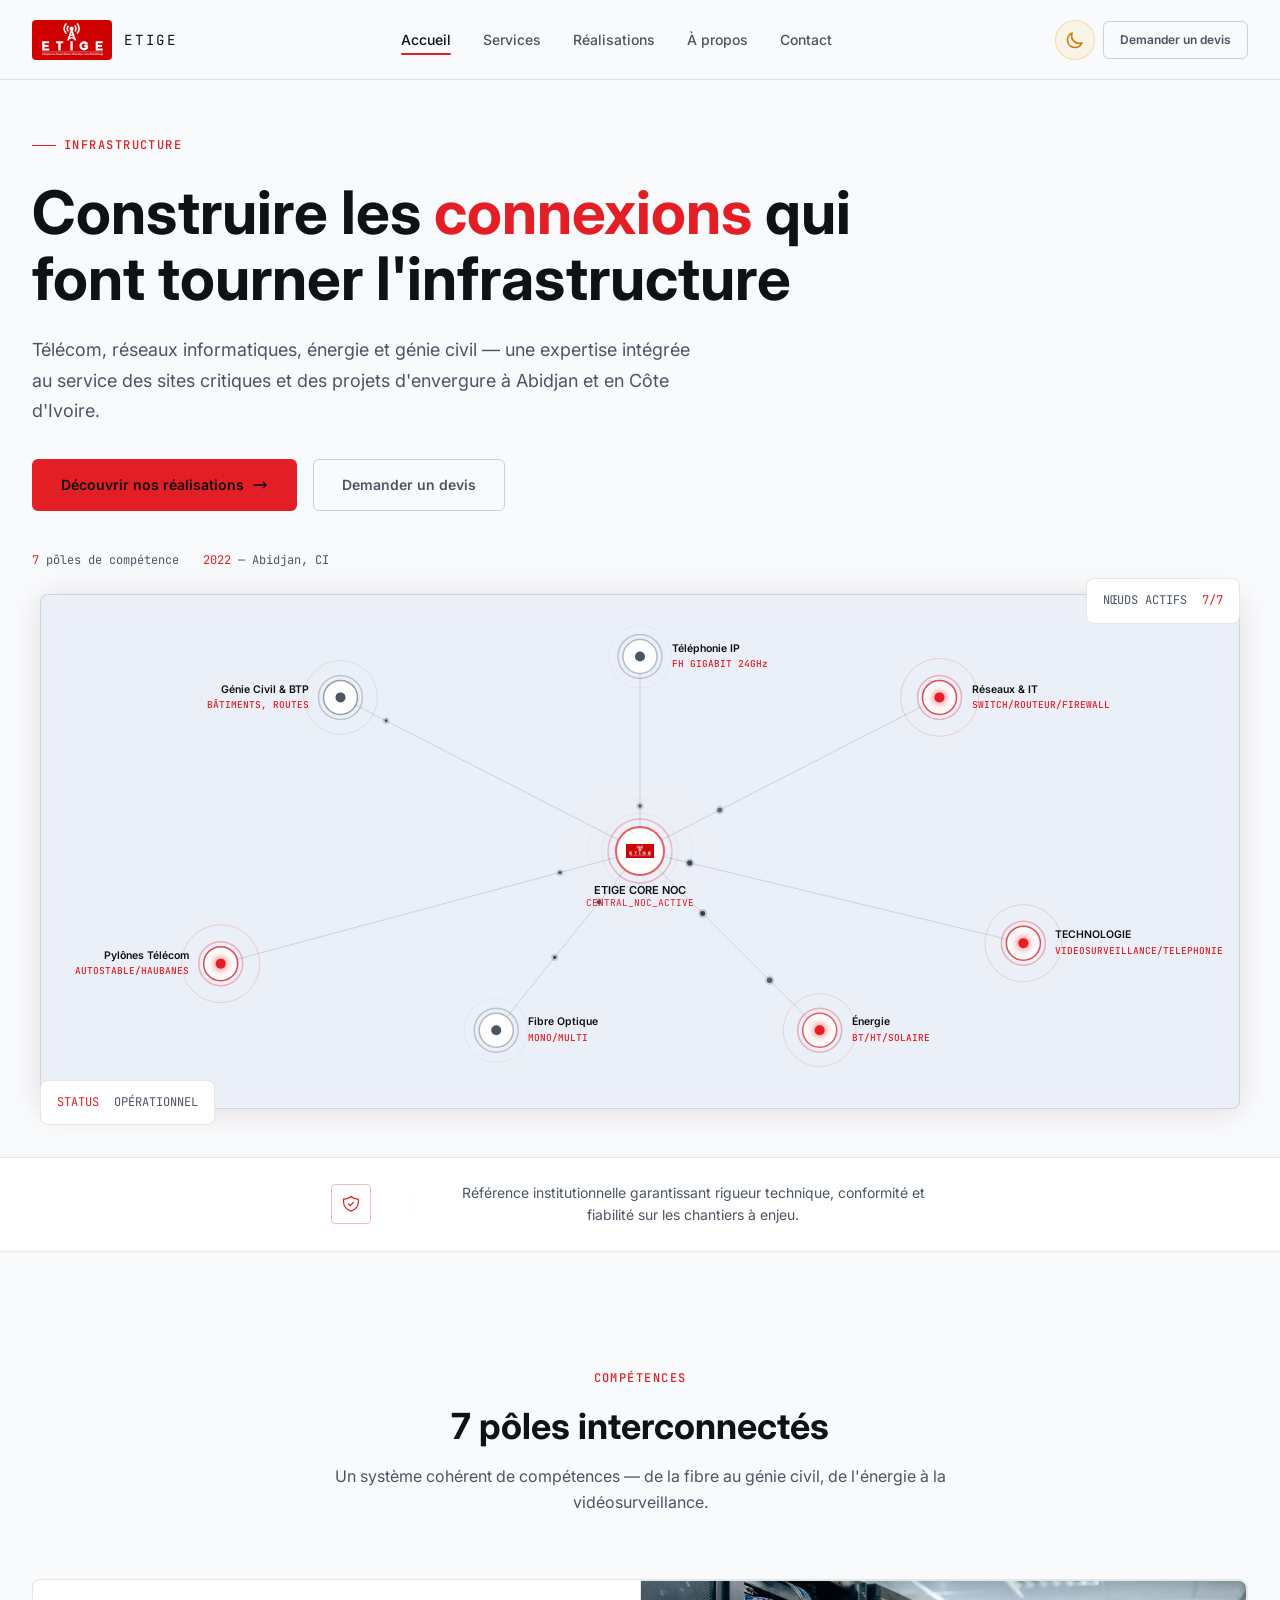
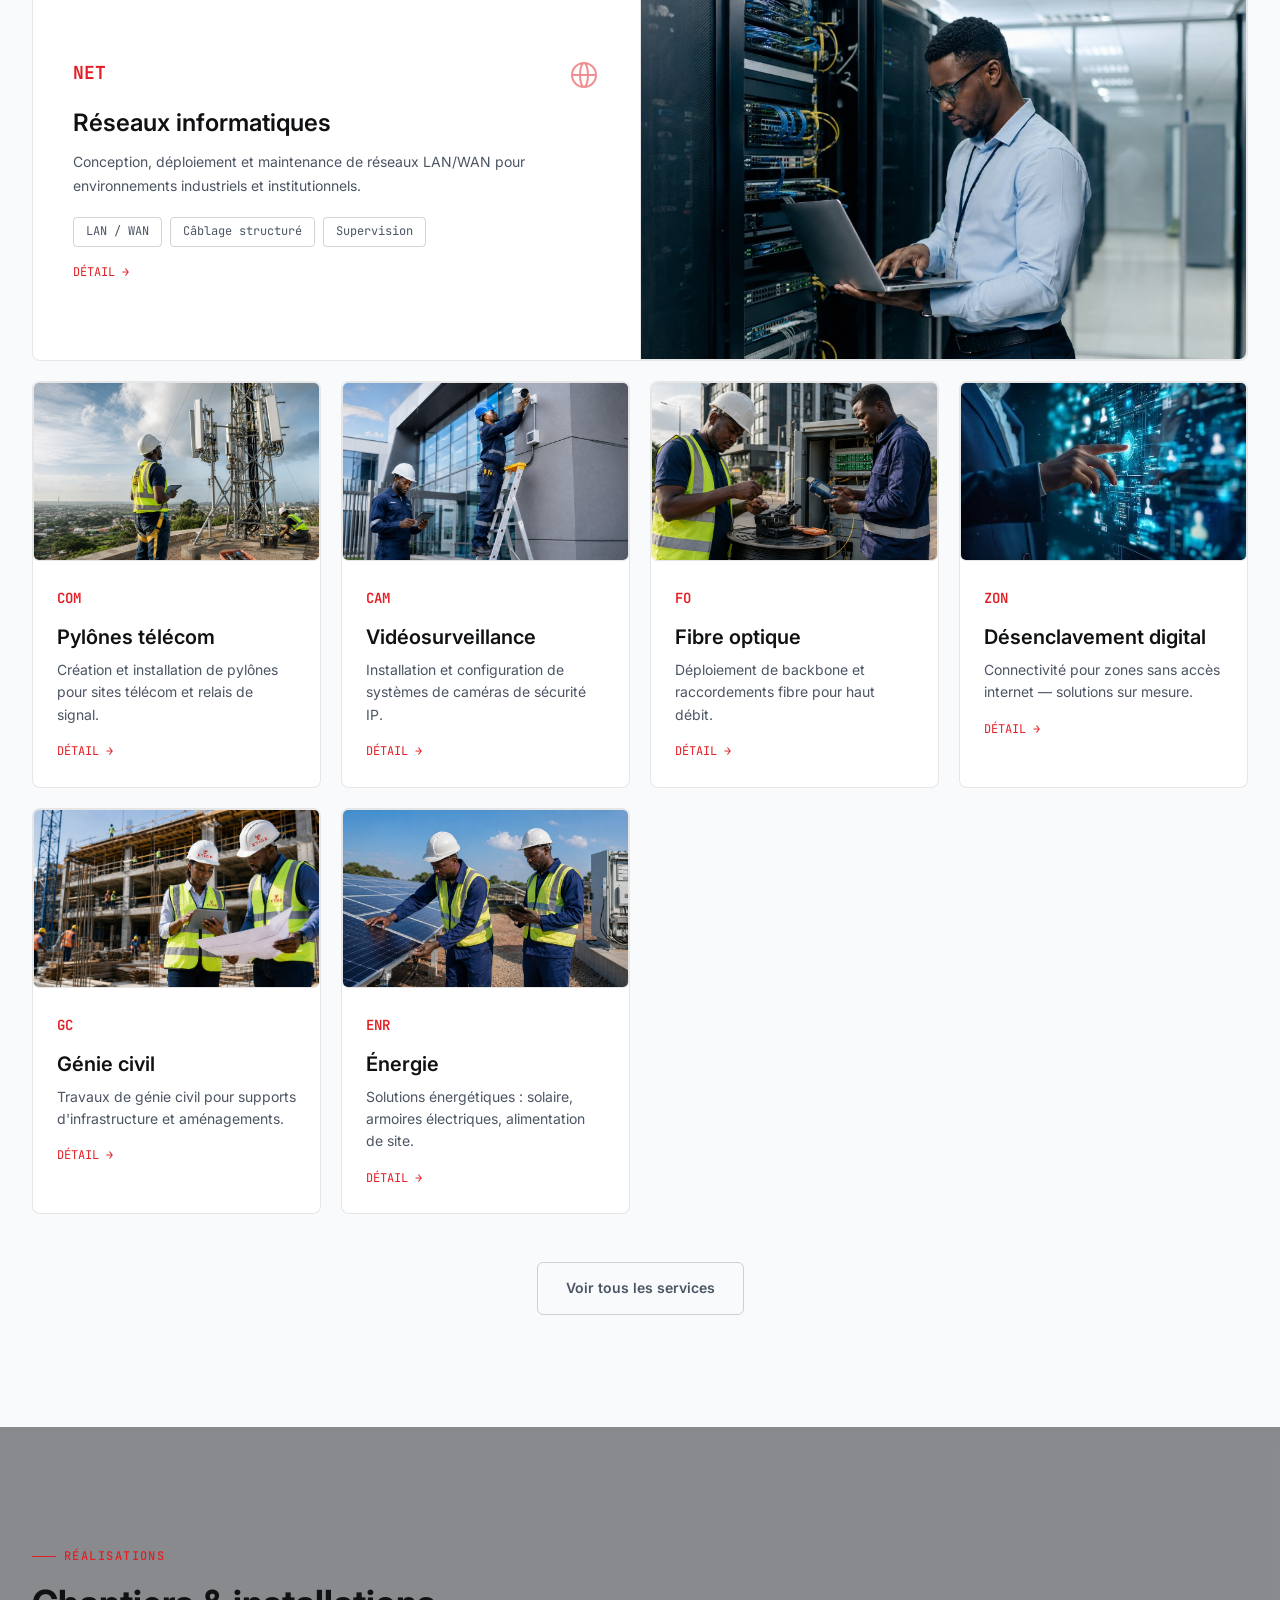
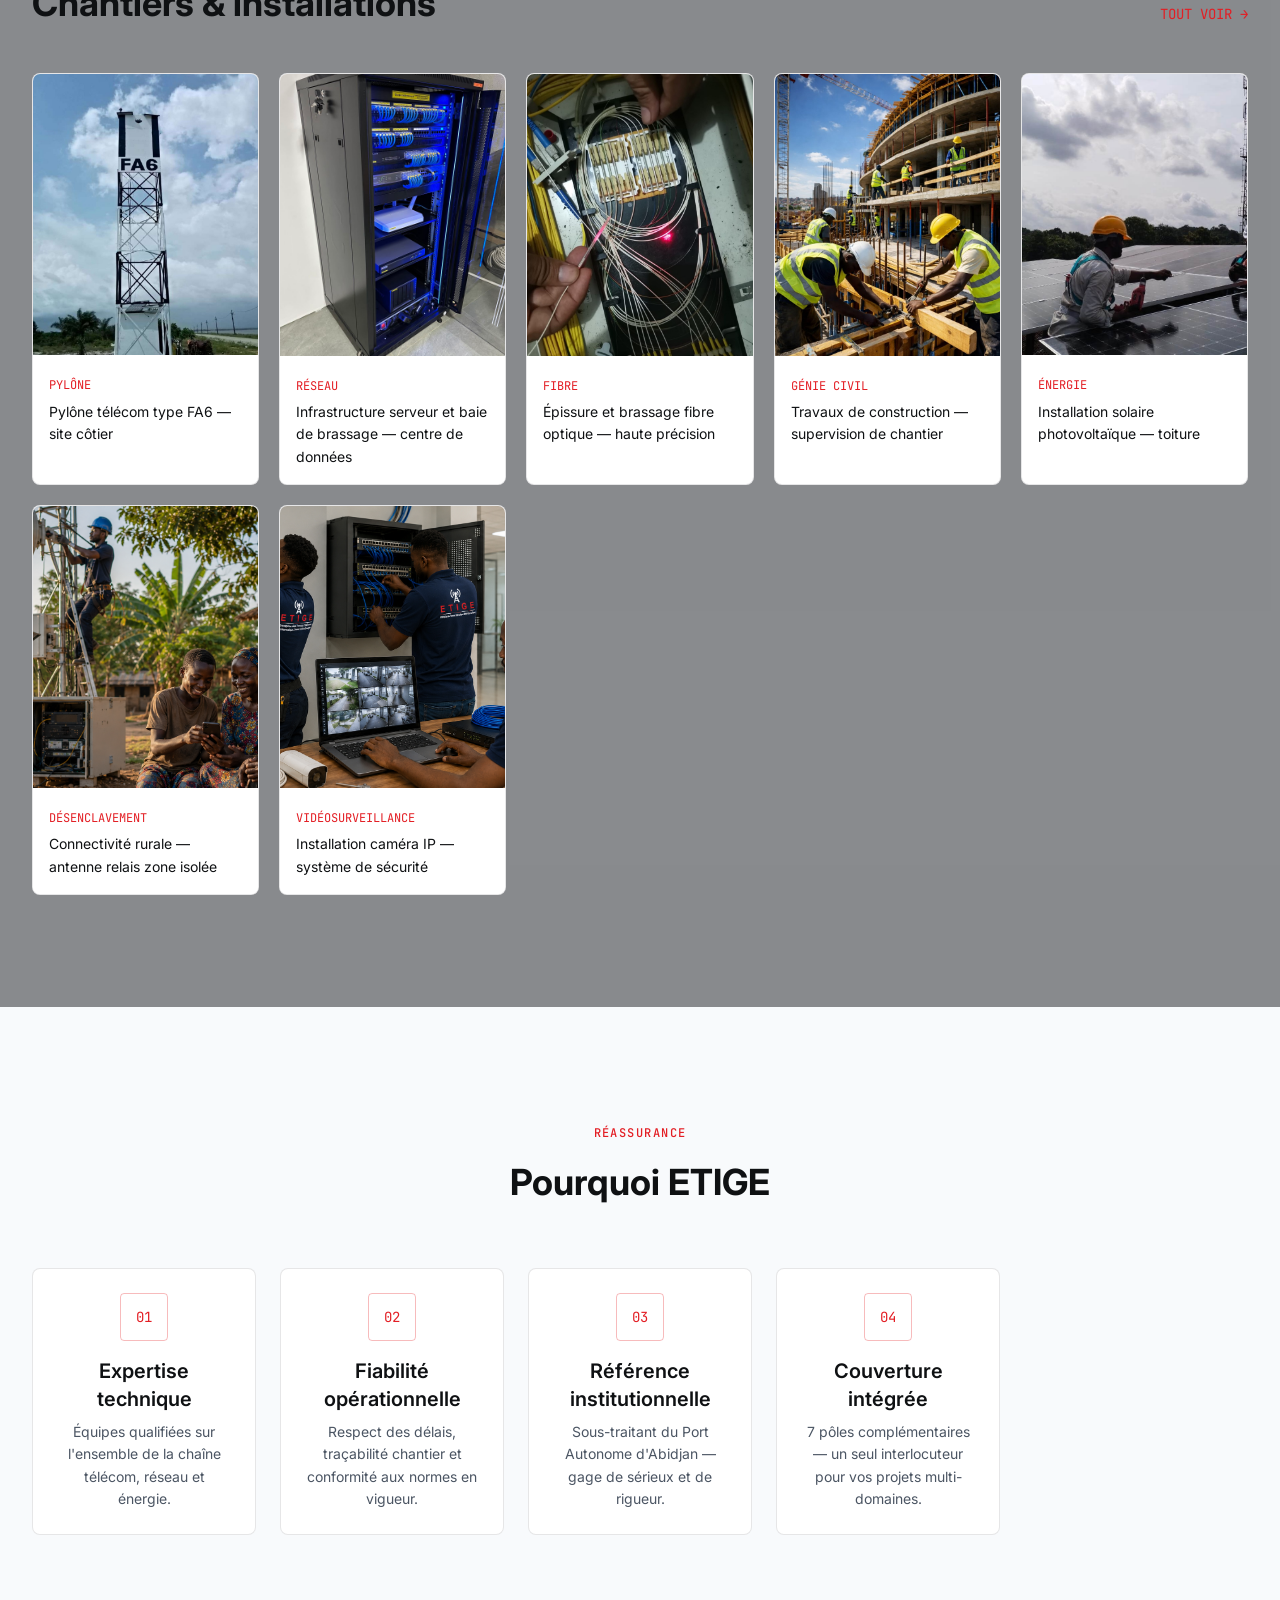
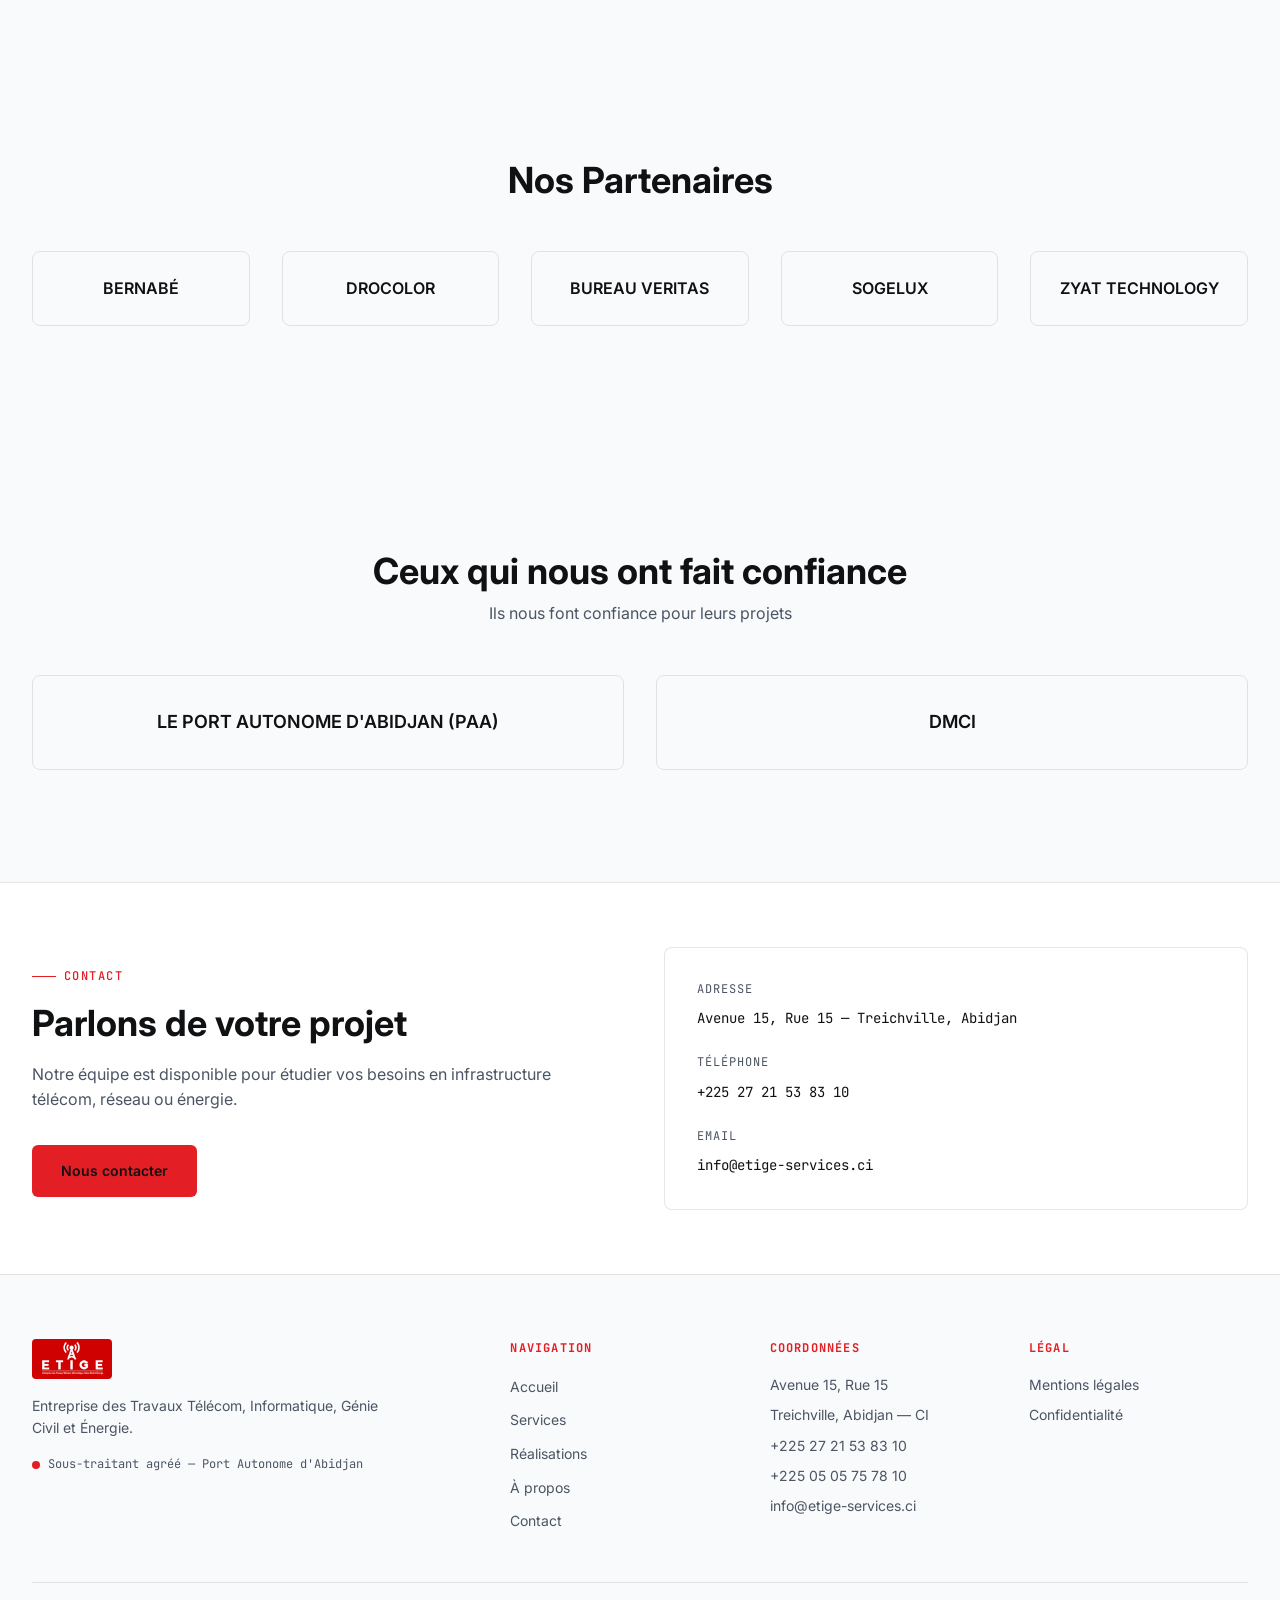
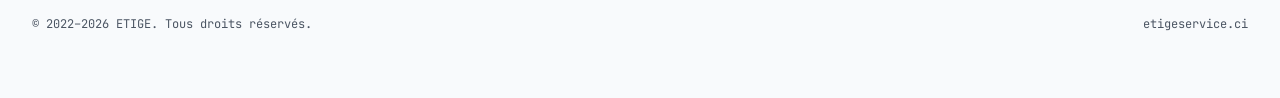
==== index.html @ afab4fb6 "Initial commit - Site web ETIGE avec tous les assets" ====
<!DOCTYPE html>
<html lang="fr">

<head>
  <meta charset="UTF-8">
  <meta name="viewport" content="width=device-width, initial-scale=1.0">
  <meta name="description"
    content="ETIGE — Entreprise des Travaux Télécom, Informatique, Génie Civil et Énergie. Infrastructure télécom, réseaux et énergie à Abidjan. Sous-traitant du Port Autonome d'Abidjan.">
  <meta name="keywords"
    content="ETIGE, télécom, pylônes, fibre optique, réseaux, énergie, génie civil, Abidjan, Côte d'Ivoire">
  <meta name="author" content="ETIGE">
  <meta property="og:title" content="ETIGE — Infrastructure Télécom & Énergie">
  <meta property="og:description"
    content="Télécom, Réseaux, Énergie, Génie Civil — Expertise technique au service des infrastructures critiques.">
  <meta property="og:type" content="website">
  <meta property="og:locale" content="fr_CI">
  <title>ETIGE — Télécom, Réseaux, Énergie & Génie Civil | Abidjan</title>

  <link rel="icon" type="image/png" href="assets/favicon.png">
  <link rel="preconnect" href="https://fonts.googleapis.com">
  <link rel="preconnect" href="https://fonts.gstatic.com" crossorigin>
  <link
    href="https://fonts.googleapis.com/css2?family=Inter:wght@400;500;600;700&family=JetBrains+Mono:wght@400;500;600&display=swap"
    rel="stylesheet">
  <link rel="stylesheet" href="css/main.css">

  <!-- Anti-flicker script : applique le thème avant le rendu de la page -->
  <script>
    (function () {
      try {
        var stored = localStorage.getItem("etige-theme");
        if (stored === "light" || stored === "dark") {
          document.documentElement.setAttribute("data-theme", stored);
        } else if (window.matchMedia("(prefers-color-scheme: light)").matches) {
          document.documentElement.setAttribute("data-theme", "light");
        }
      } catch (e) { }
    })();
  </script>
</head>

<body>

  <!-- ════════════════════════════════════════════
       Header & nav injectés par components.js
       ════════════════════════════════════════════ -->

  <main id="main-content">

    <!-- ── HERO ────────────────────────────────── -->
    <section class="hero bg-hero bg-grid" aria-labelledby="hero-title">

      <!-- Texte centré dans le container -->
      <div class="container hero__content">
        <div class="hero__text-block reveal">
          <p class="label" aria-hidden="true">INFRASTRUCTURE</p>
          <h1 id="hero-title" class="heading-1" style="margin-top:1.5rem;margin-bottom:1.5rem;">
            Construire les <span class="text-accent">connexions</span> qui font tourner l'infrastructure
          </h1>
          <p
            style="font-size:var(--text-lg);color:var(--color-text-muted);max-width:42rem;line-height:1.7;margin-bottom:2rem;">
            Télécom, réseaux informatiques, énergie et génie civil — une expertise intégrée au service des sites
            critiques et des projets d'envergure à Abidjan et en Côte d'Ivoire.
          </p>
          <div style="display:flex;flex-wrap:wrap;gap:1rem;">
            <a href="realisations.html" class="btn btn-primary">
              Découvrir nos réalisations
              <svg width="16" height="16" fill="none" stroke="currentColor" viewBox="0 0 24 24" aria-hidden="true">
                <path stroke-linecap="round" stroke-linejoin="round" stroke-width="2" d="M17 8l4 4m0 0l-4 4m4-4H3" />
              </svg>
            </a>
            <a href="contact.html#devis" class="btn btn-outline">Demander un devis</a>
          </div>

          <ul class="hero__kpis" aria-label="Chiffres clés">
            <li><span class="accent">7</span> pôles de compétence</li>
            <li><span class="accent">2022</span> — Abidjan, CI</li>
            <li><span class="accent"></span></li>
          </ul>
        </div>
      </div>

      <!-- Diagramme réseau pleine largeur -->
      <div class="hero__diagram-full reveal reveal--delay-2" aria-hidden="true">
        <div class="hero__diagram-box">
          <div data-network-diagram class="hero__diagram-canvas"></div>
          <div class="hero__chip hero__chip--tl card" style="padding:0.75rem 1rem;">
            <span style="font-family:var(--font-mono);font-size:var(--text-xs);color:var(--color-text-muted);">NŒUDS
              ACTIFS</span>
            <span
              style="font-family:var(--font-mono);font-size:var(--text-xs);color:var(--color-accent);margin-left:0.5rem;">7/7</span>
          </div>
          <div class="hero__chip hero__chip--br card" style="padding:0.75rem 1rem;">
            <span style="font-family:var(--font-mono);font-size:var(--text-xs);color:var(--color-accent);">STATUS</span>
            <span
              style="font-family:var(--font-mono);font-size:var(--text-xs);color:var(--color-text-muted);margin-left:0.5rem;">OPÉRATIONNEL</span>
          </div>
        </div>
      </div>

    </section>

    <!-- ── BAND DE CRÉDIBILITÉ ────────────────── -->
    <section class="credibility-band reveal" aria-label="Référence institutionnelle">
      <div class="container">
        <div class="credibility-band__inner">
          <div class="credibility-band__badge">
            <div class="credibility-band__icon" aria-hidden="true">
              <svg fill="none" stroke="currentColor" viewBox="0 0 24 24">
                <path stroke-linecap="round" stroke-linejoin="round" stroke-width="1.5"
                  d="M9 12l2 2 4-4m5.618-4.016A11.955 11.955 0 0112 2.944a11.955 11.955 0 01-8.618 3.04A12.02 12.02 0 003 9c0 5.591 3.824 10.29 9 11.622 5.176-1.332 9-6.03 9-11.622 0-1.042-.133-2.052-.382-3.016z" />
              </svg>
            </div>
            <p style="font-family:var(--font-mono);font-size:var(--text-sm);">
              <strong class="text-accent"></strong>
              <span class="text-muted"></span>
            </p>
          </div>
          <span class="credibility-band__sep" aria-hidden="true">|</span>
          <p style="font-size:var(--text-sm);color:var(--color-text-muted);max-width:32rem;">
            Référence institutionnelle garantissant rigueur technique, conformité et fiabilité sur les chantiers à
            enjeu.
          </p>
        </div>
      </div>
    </section>

    <!-- ── 7 PÔLES ────────────────────────────── -->
    <section class="section bg-base" aria-labelledby="poles-title">
      <div class="container">

        <header class="section-header section-header--center reveal">
          <p class="label label--center" aria-hidden="true">COMPÉTENCES</p>
          <h2 id="poles-title" class="heading-2" style="margin-top:1rem;margin-bottom:1rem;">7 pôles interconnectés</h2>
          <p class="text-muted" style="max-width:40rem;margin-inline:auto;">
            Un système cohérent de compétences — de la fibre au génie civil, de l'énergie à la vidéosurveillance.
          </p>
        </header>

        <div class="poles-grid">

          <!-- NET — vedette -->
          <article class="card pole-featured reveal" style="grid-column:1/-1;" aria-labelledby="pole-net-title">
            <div class="pole-featured__inner">
              <div style="padding:2rem 2.5rem;display:flex;flex-direction:column;justify-content:center;">
                <div style="display:flex;justify-content:space-between;align-items:flex-start;margin-bottom:1rem;">
                  <span class="pole-card__code">NET</span>
                  <svg width="32" height="32" fill="none" stroke="currentColor" viewBox="0 0 24 24"
                    style="color:rgba(227,30,36,0.5);" aria-hidden="true">
                    <path stroke-linecap="round" stroke-linejoin="round" stroke-width="1.5"
                      d="M21 12a9 9 0 01-9 9m9-9a9 9 0 00-9-9m9 9H3m9 9a9 9 0 01-9-9m9 9c1.657 0 3-4.03 3-9s-1.343-9-3-9m0 18c-1.657 0-3-4.03-3-9s1.343-9 3-9m-9 9a9 9 0 019-9" />
                  </svg>
                </div>
                <h3 id="pole-net-title" class="heading-3" style="margin-bottom:0.75rem;">Réseaux informatiques</h3>
                <p style="font-size:var(--text-sm);color:var(--color-text-muted);line-height:1.7;">
                  Conception, déploiement et maintenance de réseaux LAN/WAN pour environnements industriels et
                  institutionnels.
                </p>
                <ul style="display:flex;flex-wrap:wrap;gap:0.5rem;margin-top:1.25rem;">
                  <li
                    style="padding:0.25rem 0.75rem;border:1px solid var(--color-border-md);border-radius:var(--radius-sm);font-family:var(--font-mono);font-size:var(--text-xs);color:var(--color-text-muted);">
                    LAN / WAN</li>
                  <li
                    style="padding:0.25rem 0.75rem;border:1px solid var(--color-border-md);border-radius:var(--radius-sm);font-family:var(--font-mono);font-size:var(--text-xs);color:var(--color-text-muted);">
                    Câblage structuré</li>
                  <li
                    style="padding:0.25rem 0.75rem;border:1px solid var(--color-border-md);border-radius:var(--radius-sm);font-family:var(--font-mono);font-size:var(--text-xs);color:var(--color-text-muted);">
                    Supervision</li>
                </ul>
                <a href="services.html#NET" class="pole-card__detail-link"
                  aria-label="Détail du pôle Réseaux informatiques">DÉTAIL →</a>
              </div>
              <div class="service-img" style="aspect-ratio:16/10;border-radius:0 var(--radius-lg) var(--radius-lg) 0;">
                <img src="assets/images/service-net-datacenter.png" alt="Ingénieur réseau en salle serveurs"
                  loading="lazy">
              </div>
            </div>
          </article>

          <!-- COM -->
          <article class="card card--glow reveal reveal--delay-1" aria-labelledby="pole-com-title"
            style="overflow:hidden;">
            <div class="service-img" style="aspect-ratio:16/10;">
              <img src="assets/images/service-pyl-pylone.png" alt="Pylônes télécom en installation" loading="lazy">
            </div>
            <div style="padding:1.5rem;">
              <span class="pole-card__code-sm">COM</span>
              <h3 id="pole-com-title" class="heading-4" style="margin-top:0.75rem;margin-bottom:0.5rem;">Pylônes télécom
              </h3>
              <p style="font-size:var(--text-sm);color:var(--color-text-muted);">Création et installation de pylônes
                pour sites télécom et relais de signal.</p>
              <a href="services.html#COM" class="pole-card__detail-link"
                aria-label="Détail du pôle Pylônes télécom">DÉTAIL →</a>
            </div>
          </article>

          <!-- CAM -->
          <article class="card card--glow reveal reveal--delay-2" aria-labelledby="pole-cam-title"
            style="overflow:hidden;">
            <div class="service-img" style="aspect-ratio:16/10;">
              <img src="assets/images/service-cam-surveillance.png" alt="Caméra de vidéosurveillance IP" loading="lazy">
            </div>
            <div style="padding:1.5rem;">
              <span class="pole-card__code-sm">CAM</span>
              <h3 id="pole-cam-title" class="heading-4" style="margin-top:0.75rem;margin-bottom:0.5rem;">
                Vidéosurveillance</h3>
              <p style="font-size:var(--text-sm);color:var(--color-text-muted);">Installation et configuration de
                systèmes de caméras de sécurité IP.</p>
              <a href="services.html#CAM" class="pole-card__detail-link"
                aria-label="Détail du pôle Vidéosurveillance">DÉTAIL →</a>
            </div>
          </article>

          <!-- FO -->
          <article class="card card--glow reveal reveal--delay-3" aria-labelledby="pole-fo-title"
            style="overflow:hidden;">
            <div class="service-img" style="aspect-ratio:16/10;">
              <img src="assets/images/service-fib-fibre.png" alt="Technicien fibre optique en intervention"
                loading="lazy">
            </div>
            <div style="padding:1.5rem;">
              <span class="pole-card__code-sm">FO</span>
              <h3 id="pole-fo-title" class="heading-4" style="margin-top:0.75rem;margin-bottom:0.5rem;">Fibre optique
              </h3>
              <p style="font-size:var(--text-sm);color:var(--color-text-muted);">Déploiement de backbone et
                raccordements fibre pour haut débit.</p>
              <a href="services.html#FO" class="pole-card__detail-link" aria-label="Détail du pôle Fibre optique">DÉTAIL
                →</a>
            </div>
          </article>

          <!-- ZON -->
          <article class="card card--glow reveal" aria-labelledby="pole-zon-title" style="overflow:hidden;">
            <div class="service-img" style="aspect-ratio:16/10;">
              <img src="assets/images/service-zon-desenclavement.jpg" alt="Antenne relais pour zone rurale"
                loading="lazy">
            </div>
            <div style="padding:1.5rem;">
              <span class="pole-card__code-sm">ZON</span>
              <h3 id="pole-zon-title" class="heading-4" style="margin-top:0.75rem;margin-bottom:0.5rem;">Désenclavement
                digital</h3>
              <p style="font-size:var(--text-sm);color:var(--color-text-muted);">Connectivité pour zones sans accès
                internet — solutions sur mesure.</p>
              <a href="services.html#ZON" class="pole-card__detail-link"
                aria-label="Détail du pôle Désenclavement numérique">DÉTAIL →</a>
            </div>
          </article>

          <!-- GC -->
          <article class="card card--glow reveal reveal--delay-1" aria-labelledby="pole-gc-title"
            style="overflow:hidden;">
            <div class="service-img" style="aspect-ratio:16/10;">
              <img src="assets/images/service-gen-genie-civil.jpg" alt="Chantier génie civil, fondations pylône"
                loading="lazy">
            </div>
            <div style="padding:1.5rem;">
              <span class="pole-card__code-sm">GC</span>
              <h3 id="pole-gc-title" class="heading-4" style="margin-top:0.75rem;margin-bottom:0.5rem;">Génie civil
              </h3>
              <p style="font-size:var(--text-sm);color:var(--color-text-muted);">Travaux de génie civil pour supports
                d'infrastructure et aménagements.</p>
              <a href="services.html#GC" class="pole-card__detail-link" aria-label="Détail du pôle Génie civil">DÉTAIL
                →</a>
            </div>
          </article>

          <!-- ENR -->
          <article class="card card--glow reveal reveal--delay-2" aria-labelledby="pole-enr-title"
            style="overflow:hidden;">
            <div class="service-img" style="aspect-ratio:16/10;">
              <img src="assets/images/service-enr-solaire.png" alt="Installation solaire et armoire électrique"
                loading="lazy">
            </div>
            <div style="padding:1.5rem;">
              <span class="pole-card__code-sm">ENR</span>
              <h3 id="pole-enr-title" class="heading-4" style="margin-top:0.75rem;margin-bottom:0.5rem;">Énergie</h3>
              <p style="font-size:var(--text-sm);color:var(--color-text-muted);">Solutions énergétiques : solaire,
                armoires électriques, alimentation de site.</p>
              <a href="services.html#ENR" class="pole-card__detail-link" aria-label="Détail du pôle Énergie">DÉTAIL
                →</a>
            </div>
          </article>

        </div>

        <div style="text-align:center;margin-top:3rem;" class="reveal">
          <a href="services.html" class="btn btn-outline">Voir tous les services</a>
        </div>

      </div>
    </section>

    <!-- ── APERÇU RÉALISATIONS ────────────────── -->
    <section class="section" style="background-color:rgba(26,29,33,0.5);" aria-labelledby="realisations-title">
      <div class="container">

        <div
          style="display:flex;flex-wrap:wrap;justify-content:space-between;align-items:flex-end;gap:1.5rem;margin-bottom:3rem;"
          class="reveal">
          <div>
            <p class="label" aria-hidden="true">RÉALISATIONS</p>
            <h2 id="realisations-title" class="heading-2" style="margin-top:1rem;">Chantiers & installations</h2>
          </div>
          <a href="realisations.html"
            style="font-family:var(--font-mono);font-size:var(--text-sm);color:var(--color-accent);white-space:nowrap;"
            aria-label="Voir toutes nos réalisations">TOUT VOIR →</a>
        </div>

        <div style="display:grid;grid-template-columns:repeat(auto-fill,minmax(220px,1fr));gap:1.25rem;">

          <figure class="reveal img-wrap card card--glow" style="overflow:hidden;">
            <div class="img-crop" style="aspect-ratio:4/5;">
              <img src="assets/images/pylone-fa6.jpg" alt="Pylône télécom FA6 — site côtier, Abidjan" loading="lazy"
                class="img-cover">
            </div>
            <figcaption style="padding:1rem;background:var(--color-bg-raised);">
              <span style="font-family:var(--font-mono);font-size:var(--text-xs);color:var(--color-accent);">PYLÔNE
              </span>
              <p style="font-size:var(--text-sm);color:var(--color-text);margin-top:0.25rem;">Pylône télécom type FA6 —
                site côtier</p>
            </figcaption>
          </figure>



          <figure class="reveal img-wrap card card--glow" style="overflow:hidden;">
            <div class="img-crop" style="aspect-ratio:4/5;">
              <img src="assets/images/serveur.jpg" alt="Infrastructure serveur et baie de brassage" loading="lazy"
                class="img-cover">
            </div>
            <figcaption style="padding:1rem;background:var(--color-bg-raised);">
              <span style="font-family:var(--font-mono);font-size:var(--text-xs);color:var(--color-accent);">RÉSEAU
              </span>
              <p style="font-size:var(--text-sm);color:var(--color-text);margin-top:0.25rem;">Infrastructure serveur et baie de brassage — centre de données</p>
            </figcaption>
          </figure>




          <figure class="reveal reveal--delay-1 img-wrap card card--glow" style="overflow:hidden;">
            <div class="img-crop" style="aspect-ratio:4/5;">
              <img src="assets/images/realisation-fib-2.jpg" alt="Épissure fibre optique — intervention technique" loading="lazy"
                class="img-cover">
            </div>
            <figcaption style="padding:1rem;background:var(--color-bg-raised);">
              <span
                style="font-family:var(--font-mono);font-size:var(--text-xs);color:var(--color-accent);">FIBRE</span>
              <p style="font-size:var(--text-sm);color:var(--color-text);margin-top:0.25rem;">Épissure et brassage fibre optique — haute précision</p>
            </figcaption>
          </figure>

          <figure class="reveal reveal--delay-2 img-wrap card card--glow" style="overflow:hidden;">
            <div class="img-crop" style="aspect-ratio:4/5;">
              <img src="assets/images/realisation-gen-1.jpg" alt="Chantier génie civil — construction bâtiment" loading="lazy"
                class="img-cover">
            </div>
            <figcaption style="padding:1rem;background:var(--color-bg-raised);">
              <span
                style="font-family:var(--font-mono);font-size:var(--text-xs);color:var(--color-accent);">GÉNIE CIVIL</span>
              <p style="font-size:var(--text-sm);color:var(--color-text);margin-top:0.25rem;">Travaux de construction — supervision de chantier</p>
            </figcaption>
          </figure>

          <figure class="reveal reveal--delay-3 img-wrap card card--glow" style="overflow:hidden;">
            <div class="img-crop" style="aspect-ratio:4/5;">
              <img src="assets/images/realisation-enr-1.jpg" alt="Installation panneaux solaires — toiture" loading="lazy"
                class="img-cover">
            </div>
            <figcaption style="padding:1rem;background:var(--color-bg-raised);">
              <span style="font-family:var(--font-mono);font-size:var(--text-xs);color:var(--color-accent);">ÉNERGIE
              </span>
              <p style="font-size:var(--text-sm);color:var(--color-text);margin-top:0.25rem;">Installation solaire photovoltaïque — toiture</p>
            </figcaption>
          </figure>

          <figure class="reveal img-wrap card card--glow" style="overflow:hidden;">
            <div class="img-crop" style="aspect-ratio:4/5;">
              <img src="assets/images/ChatGPT Image 16 août 2026, 18_34_25.png" alt="Connectivité rurale — antenne relais zone isolée" loading="lazy"
                class="img-cover">
            </div>
            <figcaption style="padding:1rem;background:var(--color-bg-raised);">
              <span style="font-family:var(--font-mono);font-size:var(--text-xs);color:var(--color-accent);">DÉSENCLAVEMENT
              </span>
              <p style="font-size:var(--text-sm);color:var(--color-text);margin-top:0.25rem;">Connectivité rurale — antenne relais zone isolée</p>
            </figcaption>
          </figure>

          <figure class="reveal img-wrap card card--glow" style="overflow:hidden;">
            <div class="img-crop" style="aspect-ratio:4/5;">
              <img src="assets/images/realisation-cam-1.png" alt="Installation caméra vidéosurveillance" loading="lazy"
                class="img-cover">
            </div>
            <figcaption style="padding:1rem;background:var(--color-bg-raised);">
              <span style="font-family:var(--font-mono);font-size:var(--text-xs);color:var(--color-accent);">VIDÉOSURVEILLANCE
              </span>
              <p style="font-size:var(--text-sm);color:var(--color-text);margin-top:0.25rem;">Installation caméra IP — système de sécurité</p>
            </figcaption>
          </figure>

        </div>
      </div>
    </section>

    <!-- ── POURQUOI ETIGE ─────────────────────── -->
    <section class="section bg-base" aria-labelledby="why-title">
      <div class="container">

        <header class="section-header section-header--center reveal">
          <p class="label label--center" aria-hidden="true">RÉASSURANCE</p>
          <h2 id="why-title" class="heading-2" style="margin-top:1rem;">Pourquoi ETIGE</h2>
        </header>

        <div style="display:grid;grid-template-columns:repeat(auto-fill,minmax(220px,1fr));gap:1.5rem;">

          <div class="card reveal" style="padding:1.5rem;text-align:center;">
            <div
              style="width:3rem;height:3rem;margin-inline:auto;margin-bottom:1rem;border-radius:var(--radius-sm);border:1px solid rgba(227,30,36,0.3);display:flex;align-items:center;justify-content:center;">
              <span style="font-family:var(--font-mono);font-size:var(--text-sm);color:var(--color-accent);">01</span>
            </div>
            <h3 class="heading-4" style="margin-bottom:0.5rem;">Expertise technique</h3>
            <p style="font-size:var(--text-sm);color:var(--color-text-muted);">Équipes qualifiées sur l'ensemble de la
              chaîne télécom, réseau et énergie.</p>
          </div>

          <div class="card reveal reveal--delay-1" style="padding:1.5rem;text-align:center;">
            <div
              style="width:3rem;height:3rem;margin-inline:auto;margin-bottom:1rem;border-radius:var(--radius-sm);border:1px solid rgba(227,30,36,0.3);display:flex;align-items:center;justify-content:center;">
              <span style="font-family:var(--font-mono);font-size:var(--text-sm);color:var(--color-accent);">02</span>
            </div>
            <h3 class="heading-4" style="margin-bottom:0.5rem;">Fiabilité opérationnelle</h3>
            <p style="font-size:var(--text-sm);color:var(--color-text-muted);">Respect des délais, traçabilité chantier
              et conformité aux normes en vigueur.</p>
          </div>

          <div class="card reveal reveal--delay-2" style="padding:1.5rem;text-align:center;">
            <div
              style="width:3rem;height:3rem;margin-inline:auto;margin-bottom:1rem;border-radius:var(--radius-sm);border:1px solid rgba(227,30,36,0.3);display:flex;align-items:center;justify-content:center;">
              <span style="font-family:var(--font-mono);font-size:var(--text-sm);color:var(--color-accent);">03</span>
            </div>
            <h3 class="heading-4" style="margin-bottom:0.5rem;">Référence institutionnelle</h3>
            <p style="font-size:var(--text-sm);color:var(--color-text-muted);">Sous-traitant du Port Autonome d'Abidjan
              — gage de sérieux et de rigueur.</p>
          </div>

          <div class="card reveal reveal--delay-3" style="padding:1.5rem;text-align:center;">
            <div
              style="width:3rem;height:3rem;margin-inline:auto;margin-bottom:1rem;border-radius:var(--radius-sm);border:1px solid rgba(227,30,36,0.3);display:flex;align-items:center;justify-content:center;">
              <span style="font-family:var(--font-mono);font-size:var(--text-sm);color:var(--color-accent);">04</span>
            </div>
            <h3 class="heading-4" style="margin-bottom:0.5rem;">Couverture intégrée</h3>
            <p style="font-size:var(--text-sm);color:var(--color-text-muted);">7 pôles complémentaires — un seul
              interlocuteur pour vos projets multi-domaines.</p>
          </div>

        </div>
      </div>
    </section>

    <!-- ── PARTENAIRES ───────────────────────────── -->
    <section class="section bg-base" aria-label="Nos partenaires">
      <div class="container">
        <div class="reveal">
          <h2 class="heading-2" style="text-align:center;margin-bottom:0.5rem;">Nos Partenaires</h2>
          <p style="text-align:center;color:var(--color-text-muted);margin-bottom:3rem;"></p>
          
          <div style="display:grid;grid-template-columns:repeat(auto-fit,minmax(200px,1fr));gap:2rem;align-items:center;justify-items:center;">
            <div style="text-align:center;padding:1.5rem;background:var(--color-surface);border-radius:8px;border:1px solid var(--color-border);width:100%;">
              <h3 style="font-size:var(--text-base);font-weight:600;color:var(--color-text);margin:0;">BERNABÉ</h3>
            </div>
            <div style="text-align:center;padding:1.5rem;background:var(--color-surface);border-radius:8px;border:1px solid var(--color-border);width:100%;">
              <h3 style="font-size:var(--text-base);font-weight:600;color:var(--color-text);margin:0;">DROCOLOR</h3>
            </div>
            <div style="text-align:center;padding:1.5rem;background:var(--color-surface);border-radius:8px;border:1px solid var(--color-border);width:100%;">
              <h3 style="font-size:var(--text-base);font-weight:600;color:var(--color-text);margin:0;">BUREAU VERITAS</h3>
            </div>
            <div style="text-align:center;padding:1.5rem;background:var(--color-surface);border-radius:8px;border:1px solid var(--color-border);width:100%;">
              <h3 style="font-size:var(--text-base);font-weight:600;color:var(--color-text);margin:0;">SOGELUX</h3>
            </div>
            <div style="text-align:center;padding:1.5rem;background:var(--color-surface);border-radius:8px;border:1px solid var(--color-border);width:100%;">
              <h3 style="font-size:var(--text-base);font-weight:600;color:var(--color-text);margin:0;">ZYAT TECHNOLOGY</h3>
            </div>
          </div>
        </div>
      </div>
    </section>

    <!-- ── CEUX QUI NOUS ONT FAIT CONFIANCE ───────── -->
    <section class="section bg-hero" aria-label="Ceux qui nous ont fait confiance">
      <div class="container">
        <div class="reveal">
          <h2 class="heading-2" style="text-align:center;margin-bottom:0.5rem;">Ceux qui nous ont fait confiance</h2>
          <p style="text-align:center;color:var(--color-text-muted);margin-bottom:3rem;">Ils nous font confiance pour leurs projets</p>
          
          <div style="display:grid;grid-template-columns:repeat(auto-fit,minmax(250px,1fr));gap:2rem;align-items:center;justify-items:center;">
            <div style="text-align:center;padding:2rem;background:var(--color-surface);border-radius:8px;border:1px solid var(--color-border);width:100%;">
              <h3 style="font-size:var(--text-lg);font-weight:600;color:var(--color-text);margin:0;">LE PORT AUTONOME D'ABIDJAN (PAA)</h3>
            </div>
            <div style="text-align:center;padding:2rem;background:var(--color-surface);border-radius:8px;border:1px solid var(--color-border);width:100%;">
              <h3 style="font-size:var(--text-lg);font-weight:600;color:var(--color-text);margin:0;">DMCI</h3>
            </div>
          </div>
        </div>
      </div>
    </section>

    <!-- ── CTA CONTACT ────────────────────────── -->
    <section class="section--sm border-top bg-raised" aria-labelledby="cta-title">
      <div class="container">
        <div style="display:grid;gap:3rem;align-items:center;" class="reveal">

          <style>
            @media (min-width:1024px) {
              .cta-grid {
                grid-template-columns: 1fr 1fr;
              }
            }
          </style>
          <div class="cta-grid" style="display:grid;gap:3rem;align-items:center;">
            <div>
              <p class="label" aria-hidden="true">CONTACT</p>
              <h2 id="cta-title" class="heading-2" style="margin-top:1rem;margin-bottom:1rem;">Parlons de votre projet
              </h2>
              <p style="color:var(--color-text-muted);margin-bottom:2rem;">
                Notre équipe est disponible pour étudier vos besoins en infrastructure télécom, réseau ou énergie.
              </p>
              <a href="contact.html" class="btn btn-primary">Nous contacter</a>
            </div>

            <div class="card" style="padding:2rem;">
              <dl style="display:grid;gap:1.5rem;font-family:var(--font-mono);font-size:var(--text-sm);">
                <div class="contact-info-row">
                  <dt class="contact-info-label">Adresse</dt>
                  <dd class="contact-info-value">Avenue 15, Rue 15 — Treichville, Abidjan</dd>
                </div>
                <div class="contact-info-row">
                  <dt class="contact-info-label">Téléphone</dt>
                  <dd class="contact-info-value">
                    <a href="tel:+2252721538310">+225 27 21 53 83 10</a>
                  </dd>
                </div>
                <div class="contact-info-row">
                  <dt class="contact-info-label">Email</dt>
                  <dd class="contact-info-value">
                    <a href="mailto:info@etige-services.ci">info@etige-services.ci</a>
                  </dd>
                </div>
              </dl>
            </div>
          </div>

        </div>
      </div>
    </section>

  </main>

  <!-- ════════════════════════════════════════════
       Footer injecté par components.js
       ════════════════════════════════════════════ -->

  <script src="js/network-diagram.js"></script>
  <script src="js/components.js"></script>
  <script src="js/main.js"></script>
</body>

</html>
---- css/main.css ----
/* ═══════════════════════════════════════════════════════════════
   ETIGE — Design System
   Architecture CSS modulaire, tokens centralisés, composants purs.
   Pas de dépendances externes sauf Google Fonts.
   ═══════════════════════════════════════════════════════════════ */

/* ─────────────────────────────────────────────────────────────
   1. TOKENS — Variables CSS globales
   ───────────────────────────────────────────────────────────── */
:root {
  /* Palette */
  --color-bg-base:    #0f1113;
  --color-bg-raised:  #1a1d21;
  --color-bg-overlay: #252930;
  --color-accent:     #e31e24;
  --color-accent-dk:  #c9191f;
  --color-text:       #f4f4f5;
  --color-text-muted: #9ca3af;
  --color-border:     rgba(244, 244, 245, 0.08);
  --color-border-md:  rgba(244, 244, 245, 0.12);

  /* Glow & UI */
  --glow-accent:      rgba(227, 30, 36, 0.35);
  --glow-accent-sm:   rgba(227, 30, 36, 0.18);
  --color-header-bg:  rgba(15, 17, 19, 0.80);
  --color-header-on:  rgba(15, 17, 19, 0.95);

  /* Typographie */
  --font-sans: "Inter", system-ui, sans-serif;
  --font-mono: "JetBrains Mono", ui-monospace, monospace;

  --text-xs:   0.75rem;    /* 12px */
  --text-sm:   0.875rem;   /* 14px */
  --text-base: 1rem;       /* 16px */
  --text-lg:   1.125rem;   /* 18px */
  --text-xl:   1.25rem;    /* 20px */
  --text-2xl:  1.5rem;     /* 24px */
  --text-3xl:  1.875rem;   /* 30px */
  --text-4xl:  2.25rem;    /* 36px */
  --text-5xl:  3rem;       /* 48px */
  --text-6xl:  3.75rem;    /* 60px */

  /* Espacement (scale 4px) */
  --space-1:  0.25rem;
  --space-2:  0.5rem;
  --space-3:  0.75rem;
  --space-4:  1rem;
  --space-5:  1.25rem;
  --space-6:  1.5rem;
  --space-8:  2rem;
  --space-10: 2.5rem;
  --space-12: 3rem;
  --space-16: 4rem;
  --space-20: 5rem;
  --space-24: 6rem;
  --space-28: 7rem;
  --space-32: 8rem;

  /* Radii */
  --radius-sm: 0.25rem;
  --radius-md: 0.375rem;
  --radius-lg: 0.5rem;
  --radius-xl: 0.75rem;

  /* Transitions */
  --transition-fast: 180ms ease-out;
  --transition-base: 280ms ease-out;
  --transition-slow: 500ms ease-out;

  /* Layout */
  --container-max: 80rem;   /* 1280px */
  --container-px:  1.25rem;
  --header-h:      4.5rem;  /* 72px — recalculé en JS */
}

@media (min-width: 640px) {
  :root {
    --container-px: 1.5rem;
  }
}

@media (min-width: 1024px) {
  :root {
    --header-h:     5rem;   /* 80px */
    --container-px: 2rem;
  }
}

/* ── Thème SOMBRE explicite (défaut, mais aussi forcé via JS) ── */
:root,
:root[data-theme="dark"] {
  --color-bg-base:    #0f1113;
  --color-bg-raised:  #1a1d21;
  --color-bg-overlay: #252930;
  --color-text:       #f4f4f5;
  --color-text-muted: #9ca3af;
  --color-border:     rgba(244, 244, 245, 0.08);
  --color-border-md:  rgba(244, 244, 245, 0.12);
  --glow-accent:      rgba(227, 30, 36, 0.35);
  --glow-accent-sm:   rgba(227, 30, 36, 0.18);
  --color-header-bg:  rgba(15, 17, 19, 0.85);
  --color-header-on:  rgba(15, 17, 19, 0.97);
}

/* ── Thème CLAIR ── */
:root[data-theme="light"] {
  --color-bg-base:    #f8fafc;
  --color-bg-raised:  #ffffff;
  --color-bg-overlay: #e8edf3;
  --color-text:       #0f1113;
  --color-text-muted: #4b5563;
  --color-border:     rgba(15, 17, 19, 0.10);
  --color-border-md:  rgba(15, 17, 19, 0.18);
  --glow-accent:      rgba(227, 30, 36, 0.15);
  --glow-accent-sm:   rgba(227, 30, 36, 0.08);
  --color-header-bg:  rgba(248, 250, 252, 0.90);
  --color-header-on:  rgba(248, 250, 252, 0.99);
}


/* ─────────────────────────────────────────────────────────────
   2. RESET & BASE
   ───────────────────────────────────────────────────────────── */
*,
*::before,
*::after {
  box-sizing: border-box;
  margin: 0;
  padding: 0;
}

html {
  font-size: 16px;
  scroll-behavior: smooth;
  -webkit-text-size-adjust: 100%;
  overflow-x: hidden;
}

body {
  font-family: var(--font-sans);
  font-size: var(--text-base);
  line-height: 1.6;
  color: var(--color-text);
  background-color: var(--color-bg-base);
  -webkit-font-smoothing: antialiased;
  -moz-osx-font-smoothing: grayscale;
  transition: background-color 0.4s ease, color 0.3s ease;
  overflow-x: hidden;
}

img,
video,
svg {
  display: block;
  max-width: 100%;
}

a {
  color: inherit;
  text-decoration: none;
}

ul,
ol {
  list-style: none;
}

button {
  font-family: inherit;
  cursor: pointer;
  background: none;
  border: none;
}

::selection {
  background: var(--color-accent);
  color: var(--color-text);
}

/* Custom scrollbar */
::-webkit-scrollbar       { width: 6px; }
::-webkit-scrollbar-track { background: var(--color-bg-base); }
::-webkit-scrollbar-thumb { background: var(--color-bg-overlay); border-radius: 3px; }
::-webkit-scrollbar-thumb:hover { background: var(--color-accent); }


/* ─────────────────────────────────────────────────────────────
   3. SKIP LINK (accessibilité)
   ───────────────────────────────────────────────────────────── */
.skip-link {
  position: absolute;
  top: -100%;
  left: var(--space-4);
  z-index: 9999;
  padding: var(--space-3) var(--space-6);
  background: var(--color-accent);
  color: var(--color-text);
  font-size: var(--text-sm);
  font-weight: 600;
  border-radius: var(--radius-md);
  transition: top var(--transition-fast);
}
.skip-link:focus {
  top: var(--space-4);
}


/* ─────────────────────────────────────────────────────────────
   4. LAYOUT UTILITAIRES
   ───────────────────────────────────────────────────────────── */
.container {
  width: 100%;
  max-width: var(--container-max);
  margin-inline: auto;
  padding-inline: var(--container-px);
}

.sr-only {
  position: absolute;
  width: 1px;
  height: 1px;
  overflow: hidden;
  clip: rect(0, 0, 0, 0);
  white-space: nowrap;
}


/* ─────────────────────────────────────────────────────────────
   5. DÉCORATION — Arrière-plans & effets visuels
   ───────────────────────────────────────────────────────────── */

/* Grille technique (points) */
.bg-grid {
  background-image:
    linear-gradient(var(--color-border) 1px, transparent 1px),
    linear-gradient(90deg, var(--color-border) 1px, transparent 1px);
  background-size: 48px 48px;
}

/* Gradient héroïque */
.bg-hero {
  background: var(--color-bg-base);
}

/* Effet glassmorphisme */
.glass {
  background: var(--color-header-bg);
  backdrop-filter: blur(12px);
  -webkit-backdrop-filter: blur(12px);
}


/* ─────────────────────────────────────────────────────────────
   6. TYPOGRAPHIE
   ───────────────────────────────────────────────────────────── */
.label {
  display: inline-flex;
  align-items: center;
  gap: var(--space-2);
  font-family: var(--font-mono);
  font-size: var(--text-xs);
  font-weight: 500;
  letter-spacing: 0.12em;
  text-transform: uppercase;
  color: var(--color-accent);
}
.label::before {
  content: "";
  display: block;
  width: 1.5rem;
  height: 1px;
  background: var(--color-accent);
  flex-shrink: 0;
}
.label--center {
  justify-content: center;
}
.label--center::before {
  display: none;
}

.heading-1 {
  font-size: clamp(var(--text-3xl), 6vw, var(--text-6xl));
  font-weight: 700;
  line-height: 1.1;
  overflow-wrap: break-word;
  word-wrap: break-word;
}
.heading-2 {
  font-size: clamp(var(--text-2xl), 4vw, var(--text-4xl));
  font-weight: 700;
  line-height: 1.2;
  overflow-wrap: break-word;
  word-wrap: break-word;
}
.heading-3 { font-size: var(--text-2xl); font-weight: 600; line-height: 1.3; }
.heading-4 { font-size: var(--text-xl);  font-weight: 600; line-height: 1.4; }

.text-accent { color: var(--color-accent); }
.text-muted  { color: var(--color-text-muted); }
.text-mono   { font-family: var(--font-mono); }


/* ─────────────────────────────────────────────────────────────
   7. BOUTONS
   ───────────────────────────────────────────────────────────── */
.btn {
  display: inline-flex;
  align-items: center;
  justify-content: center;
  gap: var(--space-2);
  padding: 0.875rem 1.75rem;
  font-family: var(--font-sans);
  font-size: var(--text-sm);
  font-weight: 600;
  border-radius: var(--radius-md);
  border: 1px solid transparent;
  transition:
    background   var(--transition-base),
    color        var(--transition-base),
    border-color var(--transition-base),
    box-shadow   var(--transition-base),
    transform    var(--transition-base);
  white-space: nowrap;
}
.btn:focus-visible {
  outline: 2px solid var(--color-accent);
  outline-offset: 3px;
}

/* Variante primaire */
.btn-primary {
  background: var(--color-accent);
  color: var(--color-text);
}
.btn-primary:hover {
  background: var(--color-accent-dk);
  box-shadow: 0 0 24px var(--glow-accent);
  transform: translateY(-1px);
}

/* Variante outline (secondaire) */
.btn-outline {
  background: transparent;
  color: var(--color-text-muted);
  border-color: var(--color-border-md);
}
.btn-outline:hover {
  color: var(--color-text);
  border-color: rgba(227, 30, 36, 0.45);
  box-shadow: 0 0 16px var(--glow-accent-sm);
}

/* Taille petite */
.btn-sm {
  padding: 0.5rem 1rem;
  font-size: var(--text-xs);
}

/* Bouton Icône (Theme toggle) */
.btn-icon {
  display: inline-flex;
  align-items: center;
  justify-content: center;
  width: 2.5rem;
  height: 2.5rem;
  border-radius: 50%;
  border: 1px solid var(--color-border-md);
  color: var(--color-text-muted);
  background: transparent;
  transition: all var(--transition-base);
  flex-shrink: 0;
  position: relative;
  overflow: hidden;
}
.btn-icon:hover {
  color: var(--color-accent);
  border-color: rgba(227, 30, 36, 0.40);
  background: rgba(227, 30, 36, 0.06);
  box-shadow: 0 0 12px rgba(227, 30, 36, 0.20);
}
.btn-icon svg {
  transition: transform 0.4s cubic-bezier(0.34, 1.56, 0.64, 1),
              opacity 0.25s ease;
}
.btn-icon:hover svg {
  transform: rotate(20deg) scale(1.1);
}

/* Indicateur de thème actif */
:root[data-theme="light"] .btn-icon {
  background: rgba(255, 180, 0, 0.08);
  border-color: rgba(255, 165, 0, 0.30);
  color: #d97706;
}
:root[data-theme="light"] .btn-icon:hover {
  background: rgba(255, 165, 0, 0.14);
  box-shadow: 0 0 14px rgba(255, 165, 0, 0.25);
}


/* ─────────────────────────────────────────────────────────────
   8. CARTES
   ───────────────────────────────────────────────────────────── */
.card {
  background: var(--color-bg-raised);
  border: 1px solid var(--color-border);
  border-radius: var(--radius-lg);
  transition:
    background-color var(--transition-base),
    border-color var(--transition-base),
    box-shadow   var(--transition-base),
    transform    var(--transition-base);
}
.card:hover {
  border-color: rgba(227, 30, 36, 0.35);
  box-shadow: 0 8px 32px rgba(0, 0, 0, 0.4), 0 0 0 1px rgba(227, 30, 36, 0.1);
  transform: translateY(-2px);
}

/* Accent gauche */
.card--accent-left {
  border-left: 4px solid var(--color-accent);
}

/* Effet glow au survol uniquement */
.card--glow:hover {
  box-shadow:
    0 0 0 1px rgba(227, 30, 36, 0.45),
    0 0 28px var(--glow-accent);
}


/* ─────────────────────────────────────────────────────────────
   9. IMAGES — Recadrage et galerie
   ───────────────────────────────────────────────────────────── */
.img-cover {
  width: 100%;
  height: 100%;
  object-fit: cover;
  transition: transform var(--transition-slow);
}
.img-wrap {
  overflow: hidden;
  border-radius: var(--radius-lg);
  border: 1px solid var(--color-border);
}
.img-wrap:hover .img-cover {
  transform: scale(1.04);
}

/* Recadrage pour cacher les métadonnées EXIF en bas */
.img-crop {
  overflow: hidden;
}
.img-crop .img-cover {
  height: 115%;
  object-position: center top;
  transform: translateY(-5%);
}
.img-crop:hover .img-cover {
  transform: translateY(-5%) scale(1.03);
}

/* Recadrage depuis le haut */
.img-crop-top .img-cover {
  height: 110%;
  object-position: center 15%;
}


/* ─────────────────────────────────────────────────────────────
   10. HEADER
   ───────────────────────────────────────────────────────────── */
#site-header {
  position: fixed;
  top: 0;
  left: 0;
  right: 0;
  z-index: 100;
  height: var(--header-h);
  background: var(--color-header-bg);
  backdrop-filter: blur(12px);
  -webkit-backdrop-filter: blur(12px);
  border-bottom: 1px solid var(--color-border);
  transition: background var(--transition-base), border-color var(--transition-base);
}
#site-header.scrolled {
  background: var(--color-header-on);
  border-bottom-color: rgba(227, 30, 36, 0.15);
}

.header-inner {
  display: flex;
  align-items: center;
  justify-content: space-between;
  height: var(--header-h);
  gap: var(--space-6);
}

/* Logo */
.logo-header {
  display: flex;
  align-items: center;
  gap: var(--space-3);
  flex-shrink: 0;
}
.logo-header img {
  height: 2.5rem;
  width: auto;
  border-radius: var(--radius-sm);
}
.logo-name {
  font-family: var(--font-mono);
  font-size: var(--text-sm);
  color: var(--color-text);
  letter-spacing: 0.2em;
  display: none;
}
@media (min-width: 640px) {
  .logo-name { display: block; }
}

/* Navigation desktop */
.nav-desktop {
  display: none;
  align-items: center;
  gap: var(--space-8);
  margin-inline: auto;
}
@media (min-width: 850px) {
  .nav-desktop { display: flex; }
}

.nav-link {
  position: relative;
  font-size: var(--text-sm);
  font-weight: 500;
  color: var(--color-text-muted);
  transition: color var(--transition-base);
}
.nav-link:hover,
.nav-link.active {
  color: var(--color-text);
}
.nav-link.active::after {
  content: "";
  position: absolute;
  bottom: -4px;
  left: 0;
  right: 0;
  height: 2px;
  background: var(--color-accent);
  border-radius: 1px;
}
.nav-link:focus-visible {
  outline: 2px solid var(--color-accent);
  outline-offset: 4px;
  border-radius: 2px;
}

/* CTA header */
.header-cta {
  display: flex;
  align-items: center;
  gap: 0.5rem;
  margin-left: auto; /* Pousse vers la droite à côté du menu burger */
}
.header-cta .btn {
  display: none; /* Masqué sur mobile */
}
@media (min-width: 850px) {
  .header-cta { margin-left: 0; }
  .header-cta .btn { display: inline-flex; }
}

/* Bouton hamburger */
.menu-toggle {
  display: flex;
  align-items: center;
  justify-content: center;
  padding: var(--space-2);
  color: var(--color-text-muted);
  border-radius: var(--radius-md);
  transition: color var(--transition-base), background var(--transition-base);
}
.menu-toggle:hover {
  color: var(--color-text);
  background: rgba(244, 244, 245, 0.05);
}
.menu-toggle svg {
  width: 1.5rem;
  height: 1.5rem;
}
.menu-toggle .icon-close { display: none; }
.menu-toggle[aria-expanded="true"] .icon-menu  { display: none; }
.menu-toggle[aria-expanded="true"] .icon-close { display: block; }

@media (min-width: 850px) {
  .menu-toggle { display: none; }
}


/* ─────────────────────────────────────────────────────────────
   11. MENU MOBILE
   ───────────────────────────────────────────────────────────── */
.mobile-menu {
  position: fixed;
  inset: 0;
  z-index: 200;
  pointer-events: none;
  opacity: 0;
  overflow: hidden;
  transition: opacity var(--transition-base);
}
.mobile-menu.open {
  pointer-events: auto;
  opacity: 1;
}

.mobile-menu__backdrop {
  position: absolute;
  inset: 0;
  background: rgba(0, 0, 0, 0.6);
}

.mobile-menu__panel {
  position: absolute;
  top: 0;
  right: 0;
  bottom: 0;
  width: 18rem;
  max-width: 80vw;
  background: var(--color-bg-raised);
  border-left: 1px solid var(--color-border);
  padding: var(--space-6);
  display: flex;
  flex-direction: column;
  gap: 0;
  transform: translateX(100%);
  transition: transform var(--transition-base);
  overflow-y: auto;
  -webkit-overflow-scrolling: touch;
}
.mobile-menu.open .mobile-menu__panel {
  transform: translateX(0);
}

.mobile-menu__header {
  display: flex;
  justify-content: space-between;
  align-items: center;
  margin-bottom: var(--space-8);
}
.mobile-menu__label {
  font-family: var(--font-mono);
  font-size: var(--text-xs);
  color: var(--color-accent);
  letter-spacing: 0.1em;
}
.mobile-menu__close {
  padding: var(--space-2);
  color: var(--color-text-muted);
  border-radius: var(--radius-md);
  transition: color var(--transition-base);
}
.mobile-menu__close:hover { color: var(--color-text); }
.mobile-menu__close svg  { width: 1.25rem; height: 1.25rem; }

.mobile-nav-link {
  display: block;
  padding-block: var(--space-4);
  border-bottom: 1px solid var(--color-border);
  font-size: var(--text-base);
  font-weight: 500;
  color: var(--color-text-muted);
  transition: color var(--transition-base), padding-left var(--transition-base);
}
.mobile-nav-link:hover,
.mobile-nav-link.active {
  color: var(--color-text);
  padding-left: var(--space-3);
}
.mobile-nav-link.active {
  color: var(--color-accent);
}
.mobile-menu .btn-primary {
  margin-top: auto;
  text-align: center;
}

@media (min-width: 1024px) {
  .mobile-menu { display: none; }
}


/* ─────────────────────────────────────────────────────────────
   12. SECTION HERO
   ───────────────────────────────────────────────────────────── */
.hero {
  position: relative;
  min-height: 100svh;
  display: flex;
  flex-direction: column;
  justify-content: center;
  padding-top: var(--header-h);
  overflow: hidden;
}

.hero__diagram {
  position: absolute;
  inset: 0;
  pointer-events: none;
}

.hero__content {
  position: relative;
  padding-block: var(--space-12) var(--space-6);
}
.hero__text-block {
  max-width: 52rem;
  min-width: 0;
  width: 100%;
}

/* Wrapper pleine largeur pour le diagramme */
.hero__diagram-full {
  width: 100%;
  max-width: 100%;
  padding: 0 var(--container-px) var(--space-10);
  box-sizing: border-box;
}
@media (min-width: 1024px) {
  .hero__diagram-full { padding: 0 var(--space-10) var(--space-12); }
}

.hero__grid {
  display: grid;
  gap: var(--space-10);
}

.hero__kpis {
  display: flex;
  flex-wrap: wrap;
  gap: var(--space-6);
  margin-top: var(--space-10);
  font-family: var(--font-mono);
  font-size: var(--text-xs);
  color: var(--color-text-muted);
}
.hero__kpis .accent { color: var(--color-accent); }

.hero__diagram-box {
  position: relative;
  width: 100%;
  aspect-ratio: 21/9;
}
@media (max-width: 768px) {
  .hero__diagram-box { aspect-ratio: 16/9; }
}
.hero__diagram-canvas {
  width: 100%;
  height: 100%;
  border-radius: var(--radius-lg);
  border: 1px solid rgba(227,30,36,0.28);
  background: rgba(10, 11, 14, 0.92);
  backdrop-filter: blur(8px);
  box-shadow:
    0 0 60px rgba(227,30,36,0.10),
    0 0 120px rgba(227,30,36,0.04),
    inset 0 0 80px rgba(0,0,0,0.5);
  transition: background 0.4s ease, border-color 0.4s ease, box-shadow 0.4s ease;
}

/* Canvas en mode clair */
:root[data-theme="light"] .hero__diagram-canvas {
  background: rgba(230, 235, 245, 0.72);
  border: 1px solid rgba(15, 17, 19, 0.12);
  box-shadow:
    0 4px 30px rgba(0,0,0,0.08),
    0 0 40px rgba(227,30,36,0.06);
}
.hero__chip {
  position: absolute;
  padding: var(--space-3) var(--space-4);
  font-family: var(--font-mono);
  font-size: var(--text-xs);
  color: var(--color-text-muted);
}
.hero__chip--tl { top: -1rem; right: 0; }
.hero__chip--br { bottom: -1rem; left: 0; }

@media (max-width: 639px) {
  .hero {
    min-height: auto;
    padding-bottom: var(--space-6);
  }

  .hero__content {
    padding-block: var(--space-8) var(--space-4);
  }

  .hero__kpis {
    gap: var(--space-4);
    margin-top: var(--space-6);
  }

  .hero__chip {
    position: relative;
    top: auto;
    right: auto;
    bottom: auto;
    left: auto;
    display: inline-flex;
    margin-top: var(--space-3);
  }

  .hero__diagram-box {
    display: flex;
    flex-direction: column;
    aspect-ratio: auto;
  }

  .hero__diagram-canvas {
    aspect-ratio: 4/3;
    min-height: 200px;
  }

  .hero__chip--tl,
  .hero__chip--br {
    align-self: flex-start;
  }

  .btn {
    white-space: normal;
    text-align: center;
  }
}


/* ─────────────────────────────────────────────────────────────
   13. BAND DE CRÉDIBILITÉ
   ───────────────────────────────────────────────────────────── */
.credibility-band {
  padding-block: var(--space-6);
  background: var(--color-bg-raised);
  border-top:    1px solid var(--color-border);
  border-bottom: 1px solid var(--color-border);
}
.credibility-band__inner {
  display: flex;
  flex-wrap: wrap;
  justify-content: center;
  align-items: center;
  gap: var(--space-6);
  text-align: center;
}
.credibility-band__badge {
  display: flex;
  align-items: center;
  gap: var(--space-3);
}
.credibility-band__icon {
  flex-shrink: 0;
  width: 2.5rem;
  height: 2.5rem;
  border-radius: var(--radius-sm);
  border: 1px solid rgba(227, 30, 36, 0.3);
  display: flex;
  align-items: center;
  justify-content: center;
  color: var(--color-accent);
}
.credibility-band__icon svg { width: 1.25rem; height: 1.25rem; }
.credibility-band__sep {
  display: none;
  color: rgba(244, 244, 245, 0.2);
  font-size: var(--text-xl);
}
@media (min-width: 768px) {
  .credibility-band__sep { display: block; }
}


/* ─────────────────────────────────────────────────────────────
   14. GRILLE DES PÔLES (index)
   ───────────────────────────────────────────────────────────── */
.poles-grid {
  display: grid;
  gap: var(--space-5);
  grid-template-columns: 1fr;
}
@media (min-width: 640px)  { .poles-grid { grid-template-columns: 1fr 1fr; } }
@media (min-width: 1024px) { .poles-grid { grid-template-columns: repeat(4, 1fr); } }

/* Carte pôle vedette — 2 colonnes */
.pole-featured {
  grid-column: span 2;
}
@media (max-width: 639px) {
  .pole-featured { grid-column: span 1; }
}

.pole-featured__inner {
  display: grid;
  height: 100%;
}
@media (min-width: 1024px) {
  .pole-featured__inner { grid-template-columns: 1fr 1fr; }
}

.pole-card__code {
  font-family: var(--font-mono);
  font-size: var(--text-lg);
  font-weight: 700;
  color: var(--color-accent);
}
.pole-card__code-sm {
  font-family: var(--font-mono);
  font-size: var(--text-sm);
  font-weight: 600;
  color: var(--color-accent);
}
.pole-card__detail-link {
  display: inline-flex;
  align-items: center;
  gap: var(--space-1);
  margin-top: var(--space-4);
  font-family: var(--font-mono);
  font-size: var(--text-xs);
  color: var(--color-accent);
  transition: text-decoration var(--transition-fast);
}
.pole-card__detail-link:hover { text-decoration: underline; }

/* Image dans les cartes de service */
.service-img {
  overflow: hidden;
  border-radius: var(--radius-md);
  border: 1px solid var(--color-border);
}
.service-img img {
  width: 100%;
  height: 100%;
  object-fit: cover;
  transition: transform var(--transition-slow);
}
.service-img:hover img { transform: scale(1.03); }


/* ─────────────────────────────────────────────────────────────
   15. GALERIE (réalisations)
   ───────────────────────────────────────────────────────────── */
.gallery-grid {
  display: grid;
  gap: var(--space-6);
  grid-template-columns: 1fr;
}
@media (min-width: 640px)  { .gallery-grid { grid-template-columns: 1fr 1fr; } }
@media (min-width: 1024px) { .gallery-grid { grid-template-columns: repeat(3, 1fr); } }

.gallery-item {
  transition: opacity 0.35s ease, transform 0.35s ease;
}
.gallery-item.hidden {
  display: none;
}

/* Filtres */
.filter-bar {
  display: flex;
  flex-wrap: wrap;
  gap: var(--space-2);
  justify-content: center;
}
.filter-btn {
  font-family: var(--font-mono);
  font-size: var(--text-xs);
  letter-spacing: 0.05em;
  padding: 0.5rem 1rem;
  border: 1px solid var(--color-border-md);
  border-radius: var(--radius-sm);
  color: var(--color-text-muted);
  background: transparent;
  cursor: pointer;
  transition: all var(--transition-base);
}
.filter-btn:hover,
.filter-btn.active {
  color: var(--color-text);
  border-color: var(--color-accent);
  background: rgba(227, 30, 36, 0.1);
  box-shadow: 0 0 12px rgba(227, 30, 36, 0.2);
}
.filter-btn:focus-visible {
  outline: 2px solid var(--color-accent);
  outline-offset: 3px;
}


/* ─────────────────────────────────────────────────────────────
   16. FORMULAIRE
   ───────────────────────────────────────────────────────────── */
.form-group {
  display: flex;
  flex-direction: column;
  gap: var(--space-2);
}

.form-label {
  font-family: var(--font-mono);
  font-size: var(--text-xs);
  letter-spacing: 0.08em;
  text-transform: uppercase;
  color: var(--color-text-muted);
}

.form-input {
  width: 100%;
  padding: 0.875rem 1rem;
  background: var(--color-bg-raised);
  border: 1px solid var(--color-border-md);
  border-radius: var(--radius-md);
  color: var(--color-text);
  font-family: var(--font-sans);
  font-size: var(--text-sm);
  transition: border-color var(--transition-base), box-shadow var(--transition-base);
}
.form-input:focus {
  outline: none;
  border-color: rgba(227, 30, 36, 0.5);
  box-shadow: 0 0 0 3px rgba(227, 30, 36, 0.15);
}
.form-input::placeholder {
  color: rgba(156, 163, 175, 0.5);
}
select.form-input {
  cursor: pointer;
  appearance: none;
  background-image: url("data:image/svg+xml,%3Csvg xmlns='http://www.w3.org/2000/svg' fill='none' viewBox='0 0 24 24' stroke='%239ca3af'%3E%3Cpath stroke-linecap='round' stroke-linejoin='round' stroke-width='2' d='M19 9l-7 7-7-7'/%3E%3C/svg%3E");
  background-repeat: no-repeat;
  background-position: right 1rem center;
  background-size: 1rem;
  padding-right: 2.5rem;
}
select.form-input option {
  background: var(--color-bg-raised);
}

.form-row {
  display: grid;
  gap: var(--space-5);
}
@media (min-width: 640px) {
  .form-row { grid-template-columns: 1fr 1fr; }
}


/* ─────────────────────────────────────────────────────────────
   17. FOOTER
   ───────────────────────────────────────────────────────────── */
#site-footer {
  background: var(--color-bg-base);
  border-top: 1px solid var(--color-border);
  padding-block: var(--space-16);
}

.footer-grid {
  display: grid;
  gap: var(--space-10);
  margin-bottom: var(--space-12);
}
@media (min-width: 640px)  { .footer-grid { grid-template-columns: 1fr 1fr; } }
@media (min-width: 1024px) { .footer-grid { grid-template-columns: 2fr 1fr 1fr 1fr; } }

.footer-logo {
  height: 2.5rem;
  width: auto;
  border-radius: var(--radius-sm);
  margin-bottom: var(--space-4);
}
.footer-tagline {
  font-size: var(--text-sm);
  color: var(--color-text-muted);
  line-height: 1.6;
  max-width: 22rem;
}
.footer-badge {
  display: flex;
  align-items: center;
  gap: var(--space-2);
  margin-top: var(--space-4);
  font-family: var(--font-mono);
  font-size: var(--text-xs);
  color: var(--color-text-muted);
}
.badge-dot {
  display: block;
  width: 0.5rem;
  height: 0.5rem;
  border-radius: 50%;
  background: var(--color-accent);
  flex-shrink: 0;
  animation: pulse-dot 2s ease-in-out infinite;
}
@keyframes pulse-dot {
  0%, 100% { opacity: 1; transform: scale(1); }
  50%       { opacity: 0.5; transform: scale(1.3); }
}

.footer-heading {
  font-family: var(--font-mono);
  font-size: var(--text-xs);
  color: var(--color-accent);
  letter-spacing: 0.1em;
  text-transform: uppercase;
  margin-bottom: var(--space-4);
}

.footer-nav ul,
.footer-contact ul,
.footer-legal ul {
  display: flex;
  flex-direction: column;
  gap: var(--space-2);
}
.footer-nav a,
.footer-contact a,
.footer-legal a {
  font-size: var(--text-sm);
  color: var(--color-text-muted);
  transition: color var(--transition-base);
}
.footer-nav a:hover,
.footer-contact a:hover,
.footer-legal a:hover { color: var(--color-text); }

.footer-contact li,
.footer-legal li {
  font-size: var(--text-sm);
  color: var(--color-text-muted);
}

.footer-bottom {
  padding-top: var(--space-8);
  border-top: 1px solid var(--color-border);
  display: flex;
  flex-wrap: wrap;
  justify-content: space-between;
  align-items: center;
  gap: var(--space-4);
}
.footer-copy,
.footer-domain {
  font-family: var(--font-mono);
  font-size: var(--text-xs);
  color: var(--color-text-muted);
}


/* ─────────────────────────────────────────────────────────────
   18. SCROLL REVEAL
   ───────────────────────────────────────────────────────────── */
.reveal {
  opacity: 0;
  transform: translateY(1.5rem);
  transition: opacity 0.6s ease-out, transform 0.6s ease-out;
}
.reveal.visible {
  opacity: 1;
  transform: none;
}
.reveal--delay-1 { transition-delay: 0.1s; }
.reveal--delay-2 { transition-delay: 0.2s; }
.reveal--delay-3 { transition-delay: 0.3s; }
.reveal--delay-4 { transition-delay: 0.4s; }


/* ─────────────────────────────────────────────────────────────
   19. NETWORK DIAGRAM (SVG animé)
   ───────────────────────────────────────────────────────────── */
.network-diagram {
  width: 100%;
  height: 100%;
  min-height: 320px;
}
.network-diagram line,
.network-diagram path.connection {
  stroke: rgba(244, 244, 245, 0.15);
  stroke-width: 1.5;
  fill: none;
  stroke-dasharray: 1000;
  stroke-dashoffset: 1000;
  animation: draw-line 2.5s ease-out forwards;
}
.network-diagram .connection-glow {
  stroke: var(--color-accent);
  stroke-width: 2;
  stroke-linecap: round;
  fill: none;
  stroke-dasharray: 6 294;
  opacity: 0.8;
  animation: flow-data 2.5s linear infinite;
}
.network-diagram circle.node {
  fill: var(--color-bg-raised);
  stroke: rgba(244, 244, 245, 0.25);
  stroke-width: 1.5;
  transition: stroke var(--transition-base);
}
.network-diagram circle.node-pulse {
  fill: none;
  stroke: var(--color-accent);
  stroke-width: 1;
  opacity: 0;
  animation: node-pulse 3s ease-in-out infinite;
}
.network-diagram text.node-label {
  fill: var(--color-text);
  font-family: var(--font-mono);
  font-size: 10px;
  text-anchor: middle;
  dominant-baseline: central;
}
.network-diagram circle.node-center {
  fill: var(--color-accent);
  stroke: rgba(244, 244, 245, 0.3);
  stroke-width: 2;
}

@keyframes draw-line {
  to { stroke-dashoffset: 0; }
}
@keyframes node-pulse {
  0%, 100% { opacity: 0; r: 8; }
  50%       { opacity: 0.6; r: 16; }
}
@keyframes flow-data {
  0% { stroke-dashoffset: 0; }
  100% { stroke-dashoffset: -300; }
}


/* ─────────────────────────────────────────────────────────────
   20. SECTIONS — Espacement standardisé
   ───────────────────────────────────────────────────────────── */
.section {
  padding-block: var(--space-20);
}
@media (min-width: 1024px) {
  .section { padding-block: var(--space-28); }
}

.section--sm {
  padding-block: var(--space-12);
}
@media (min-width: 1024px) {
  .section--sm { padding-block: var(--space-16); }
}

.section-header {
  margin-bottom: var(--space-16);
}
.section-header--center {
  text-align: center;
}

/* Séparation visuelle entre bg-base et bg-raised */
.bg-raised  { background-color: var(--color-bg-raised); }
.bg-overlay { background-color: var(--color-bg-overlay); }
.bg-base    { background-color: var(--color-bg-base); }
.border-top { border-top: 1px solid var(--color-border); }


/* ─────────────────────────────────────────────────────────────
   21. PAGES INTERNES — Hero compact
   ───────────────────────────────────────────────────────────── */
.page-hero {
  padding-top: calc(var(--header-h) + var(--space-8));
  padding-bottom: var(--space-12);
  overflow-x: hidden;
}
@media (min-width: 640px) {
  .page-hero {
    padding-top: calc(var(--header-h) + var(--space-12));
    padding-bottom: var(--space-16);
  }
}
@media (min-width: 1024px) {
  .page-hero { padding-bottom: var(--space-20); }
}


/* ─────────────────────────────────────────────────────────────
   22. CONTACT — Carte info
   ───────────────────────────────────────────────────────────── */
.contact-info-row {
  display: grid;
  gap: var(--space-2);
}
.contact-info-label {
  font-family: var(--font-mono);
  font-size: var(--text-xs);
  letter-spacing: 0.08em;
  text-transform: uppercase;
  color: var(--color-text-muted);
}
.contact-info-value {
  font-family: var(--font-mono);
  font-size: var(--text-sm);
  color: var(--color-text);
}
.contact-info-value a {
  transition: color var(--transition-base);
}
.contact-info-value a:hover {
  color: var(--color-accent);
}


/* ─────────────────────────────────────────────────────────────
   23. MEDIA ACCESSIBILITY
   ───────────────────────────────────────────────────────────── */
@media (prefers-reduced-motion: reduce) {
  *,
  *::before,
  *::after {
    animation-duration: 0.01ms !important;
    animation-iteration-count: 1 !important;
    transition-duration: 0.01ms !important;
  }
  .reveal {
    opacity: 1;
    transform: none;
  }
  html {
    scroll-behavior: auto;
  }
}

/* ─────────────────────────────────────────────────────────────
   24. GRILLES UTILITAIRES RESPONSIVE
       (évite les blocs <style> inline dans le HTML)
   ───────────────────────────────────────────────────────────── */
@media (min-width: 1024px) {
  .grid-2col   { grid-template-columns: 1fr 1fr; }
  .grid-cta    { grid-template-columns: 1fr 1fr; }
  .grid-contact { grid-template-columns: 1fr 1.4fr; }
}
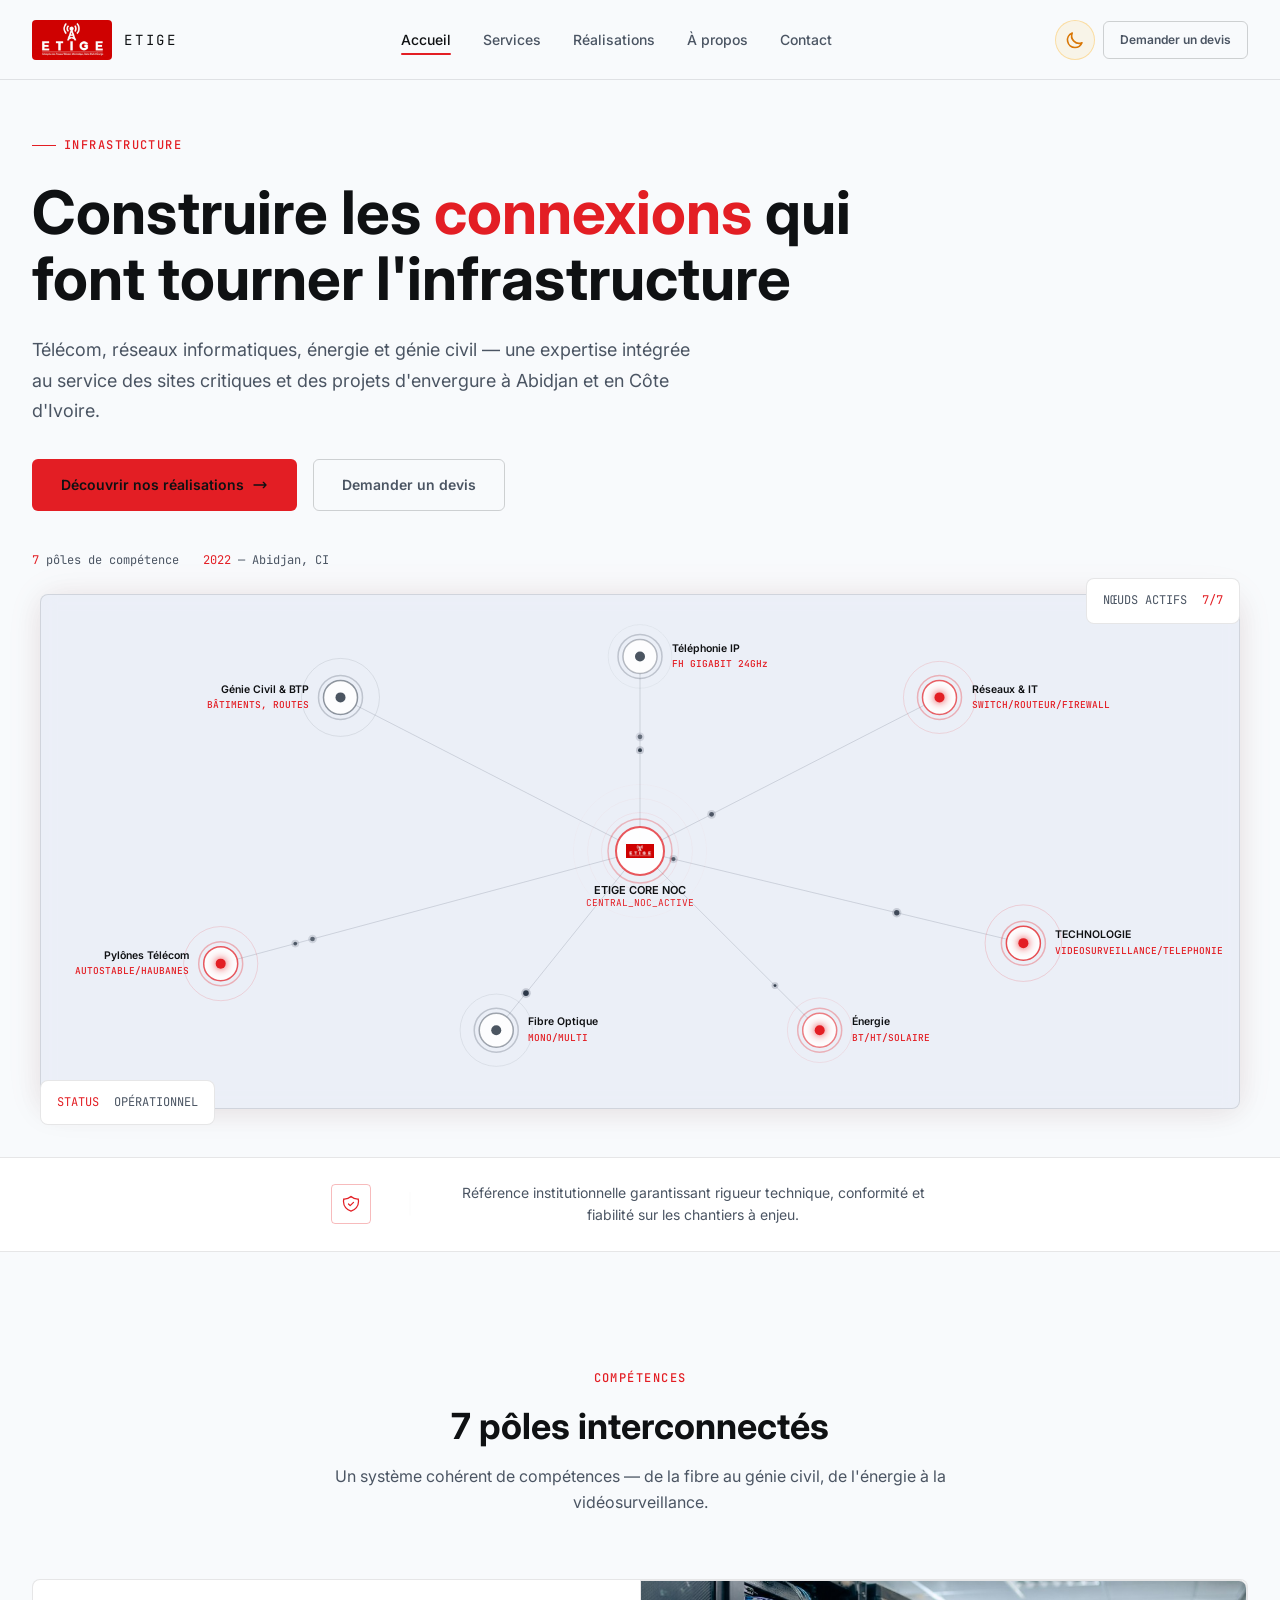
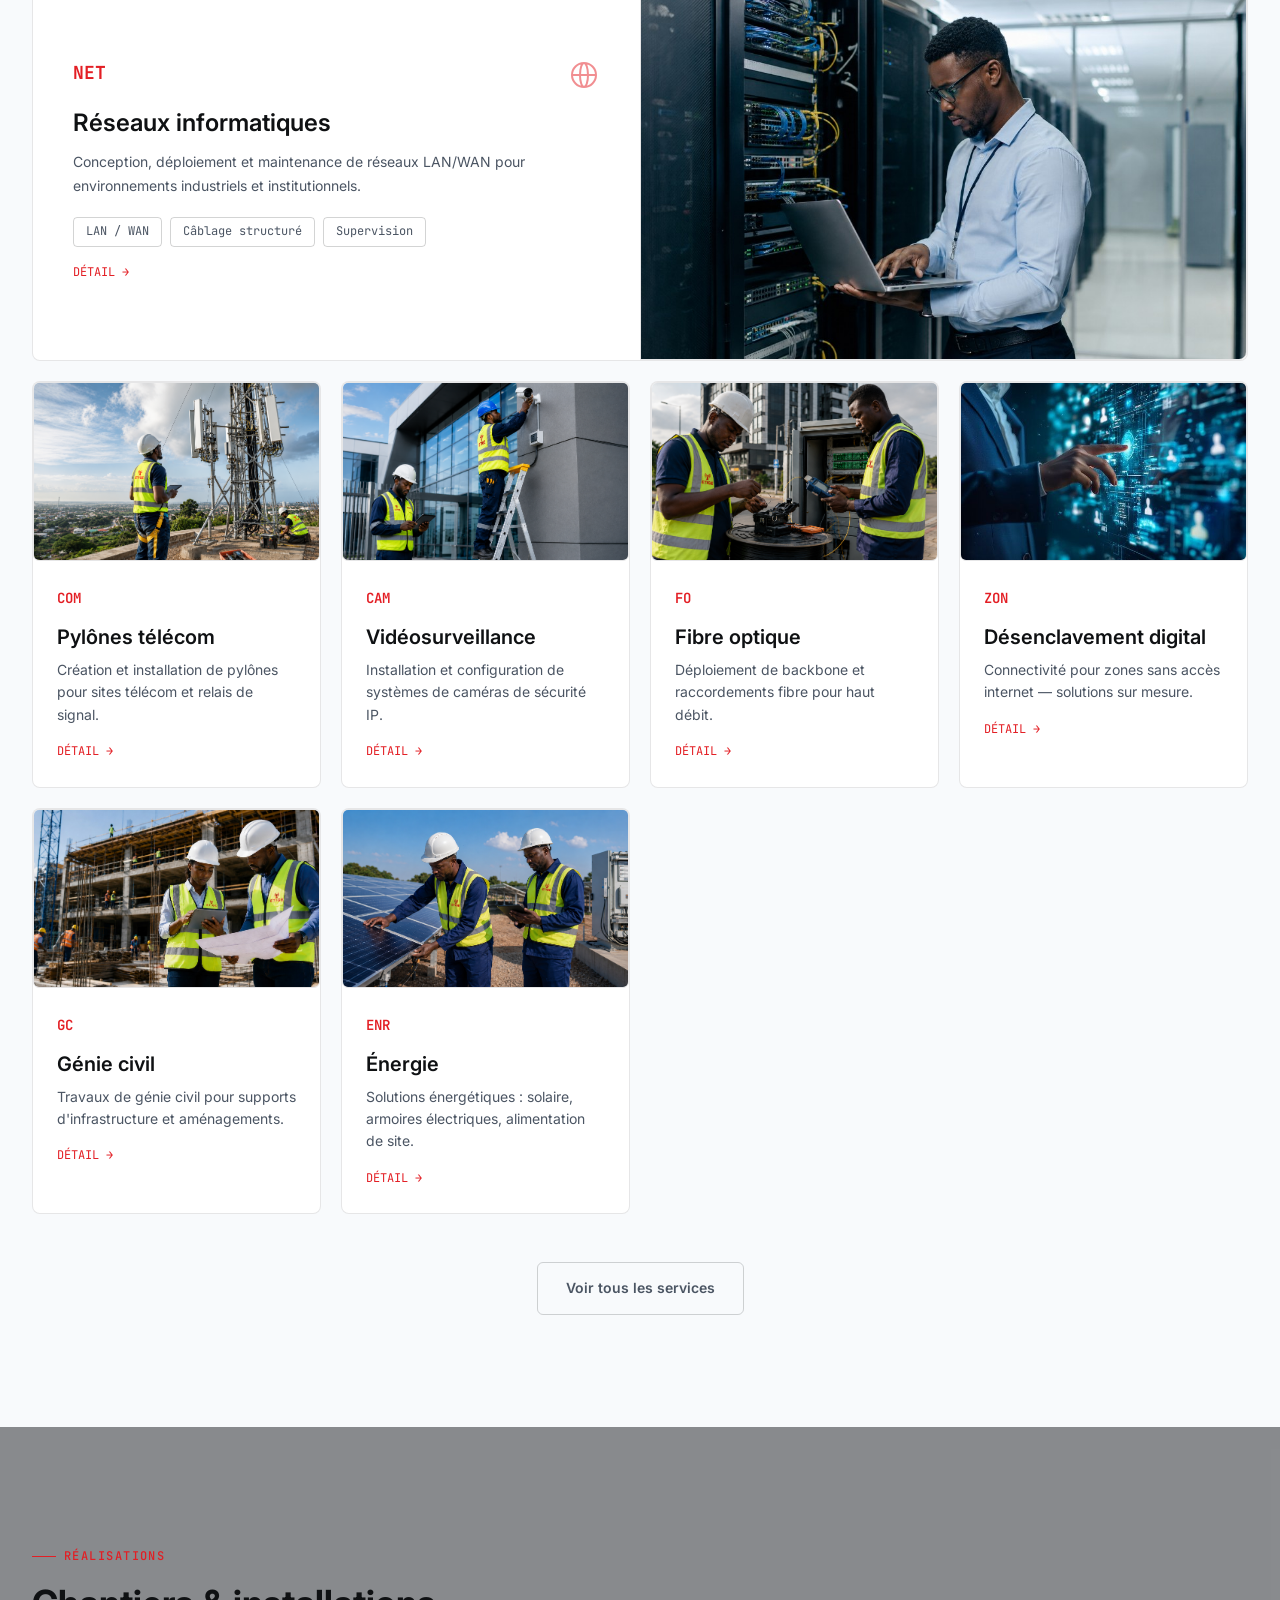
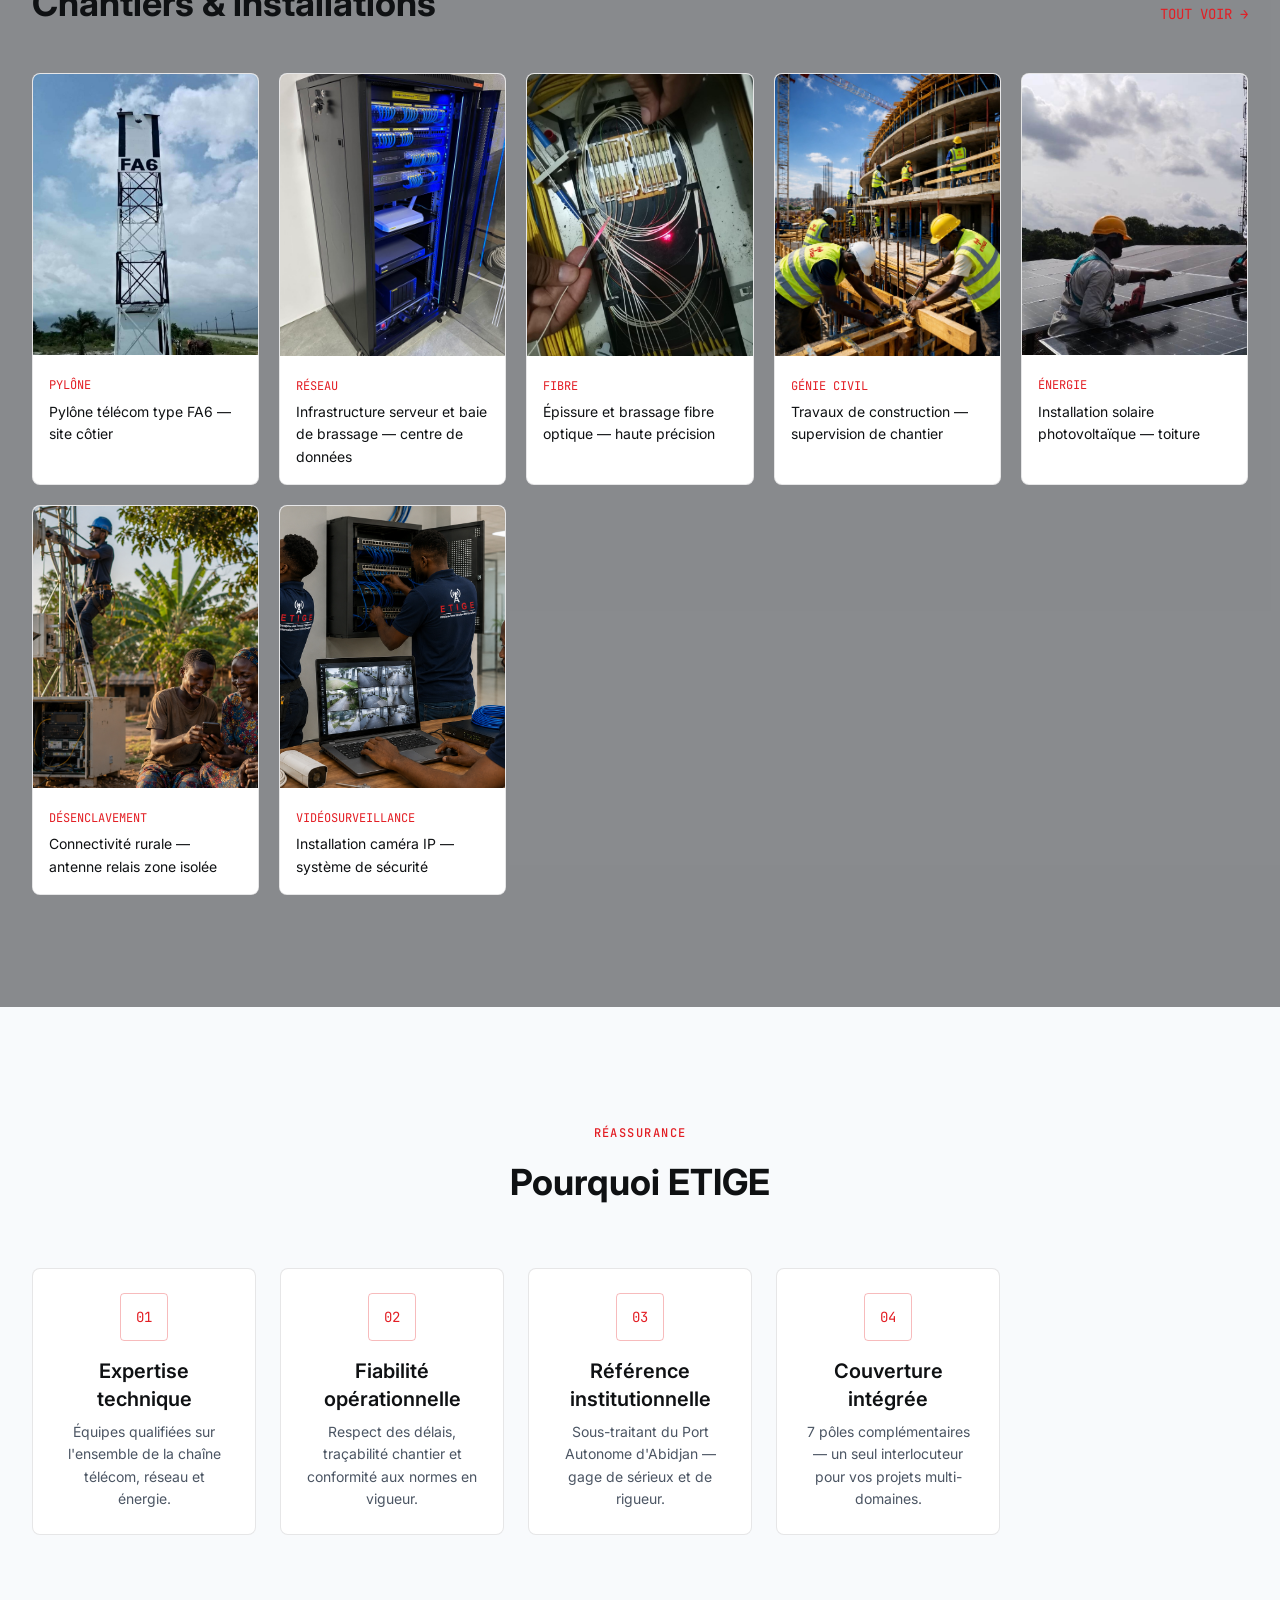
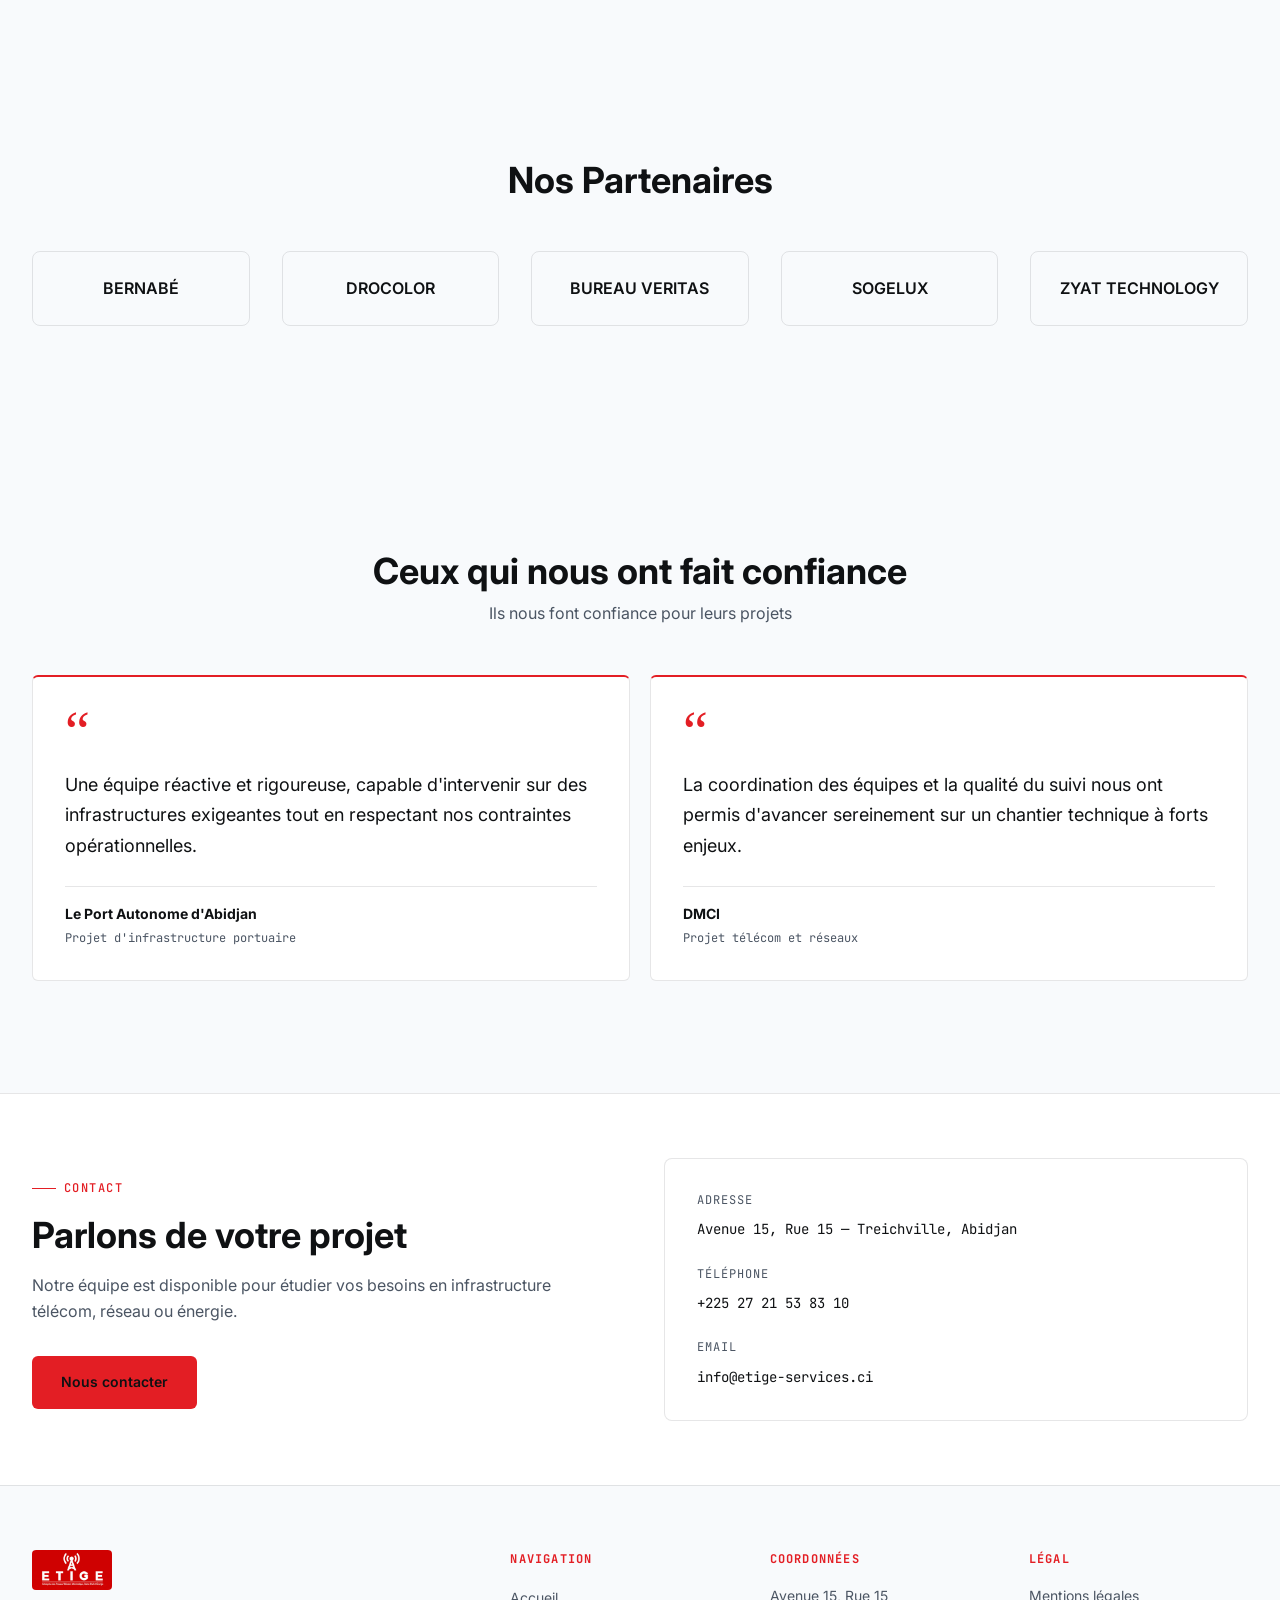
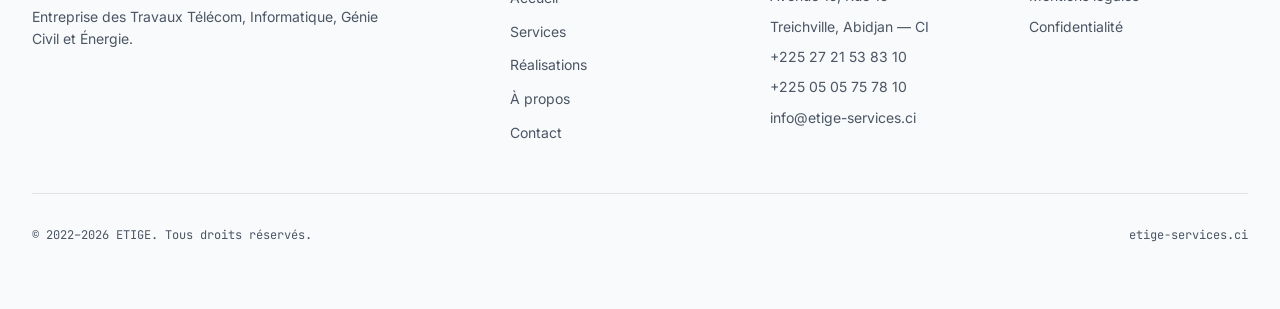
==== commit a13f14fe: "Met a jour le site ETIGE" ====
--- a/index.html
+++ b/index.html
@@ -492,13 +492,29 @@
           <h2 class="heading-2" style="text-align:center;margin-bottom:0.5rem;">Ceux qui nous ont fait confiance</h2>
           <p style="text-align:center;color:var(--color-text-muted);margin-bottom:3rem;">Ils nous font confiance pour leurs projets</p>
           
-          <div style="display:grid;grid-template-columns:repeat(auto-fit,minmax(250px,1fr));gap:2rem;align-items:center;justify-items:center;">
-            <div style="text-align:center;padding:2rem;background:var(--color-surface);border-radius:8px;border:1px solid var(--color-border);width:100%;">
-              <h3 style="font-size:var(--text-lg);font-weight:600;color:var(--color-text);margin:0;">LE PORT AUTONOME D'ABIDJAN (PAA)</h3>
-            </div>
-            <div style="text-align:center;padding:2rem;background:var(--color-surface);border-radius:8px;border:1px solid var(--color-border);width:100%;">
-              <h3 style="font-size:var(--text-lg);font-weight:600;color:var(--color-text);margin:0;">DMCI</h3>
-            </div>
+          <div class="testimonials-grid">
+            <article class="testimonial-card">
+              <div class="testimonial-card__mark" aria-hidden="true">“</div>
+              <blockquote>
+                Une équipe réactive et rigoureuse, capable d'intervenir sur des infrastructures exigeantes tout en
+                respectant nos contraintes opérationnelles.
+              </blockquote>
+              <footer>
+                <strong>Le Port Autonome d'Abidjan</strong>
+                <span>Projet d'infrastructure portuaire</span>
+              </footer>
+            </article>
+            <article class="testimonial-card">
+              <div class="testimonial-card__mark" aria-hidden="true">“</div>
+              <blockquote>
+                La coordination des équipes et la qualité du suivi nous ont permis d'avancer sereinement sur un
+                chantier technique à forts enjeux.
+              </blockquote>
+              <footer>
+                <strong>DMCI</strong>
+                <span>Projet télécom et réseaux</span>
+              </footer>
+            </article>
           </div>
         </div>
       </div>
--- a/css/main.css
+++ b/css/main.css
@@ -299,6 +299,60 @@
 .text-accent { color: var(--color-accent); }
 .text-muted  { color: var(--color-text-muted); }
 .text-mono   { font-family: var(--font-mono); }
+
+/* Témoignages clients */
+.testimonials-grid {
+  display: grid;
+  grid-template-columns: 1fr;
+  gap: var(--space-5);
+}
+.testimonial-card {
+  position: relative;
+  display: flex;
+  flex-direction: column;
+  min-height: 100%;
+  padding: var(--space-8);
+  background: var(--color-bg-raised);
+  border: 1px solid var(--color-border);
+  border-top: 2px solid var(--color-accent);
+  border-radius: var(--radius-md);
+  transition: border-color var(--transition-base), transform var(--transition-base);
+}
+.testimonial-card:hover {
+  border-color: var(--color-accent);
+  transform: translateY(-3px);
+}
+.testimonial-card__mark {
+  color: var(--color-accent);
+  font-family: Georgia, serif;
+  font-size: 3.5rem;
+  line-height: 0.8;
+  margin-bottom: var(--space-4);
+}
+.testimonial-card blockquote {
+  flex: 1;
+  color: var(--color-text);
+  font-size: var(--text-lg);
+  line-height: 1.7;
+}
+.testimonial-card footer {
+  display: grid;
+  gap: var(--space-1);
+  margin-top: var(--space-6);
+  padding-top: var(--space-4);
+  border-top: 1px solid var(--color-border);
+}
+.testimonial-card footer strong {
+  font-size: var(--text-sm);
+}
+.testimonial-card footer span {
+  color: var(--color-text-muted);
+  font-family: var(--font-mono);
+  font-size: var(--text-xs);
+}
+@media (min-width: 640px) {
+  .testimonials-grid { grid-template-columns: repeat(2, 1fr); }
+}
 
 
 /* ─────────────────────────────────────────────────────────────
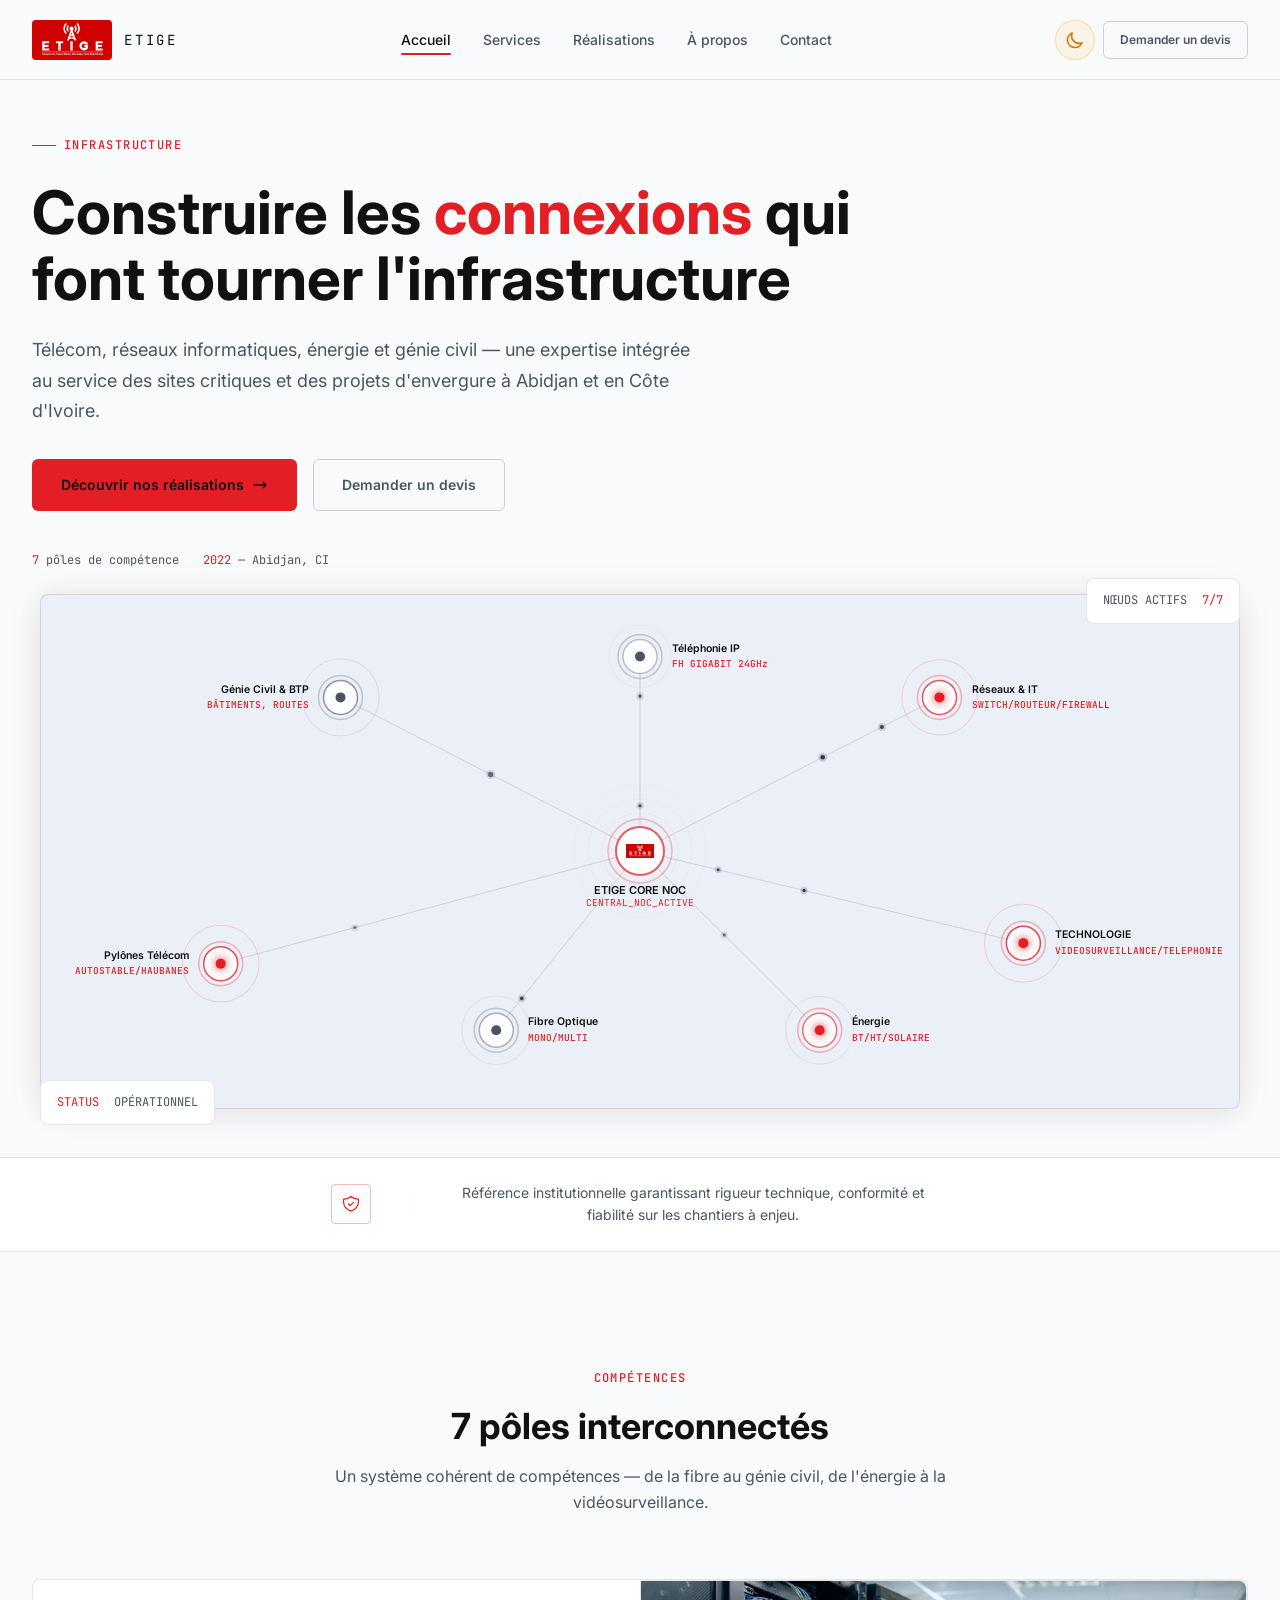
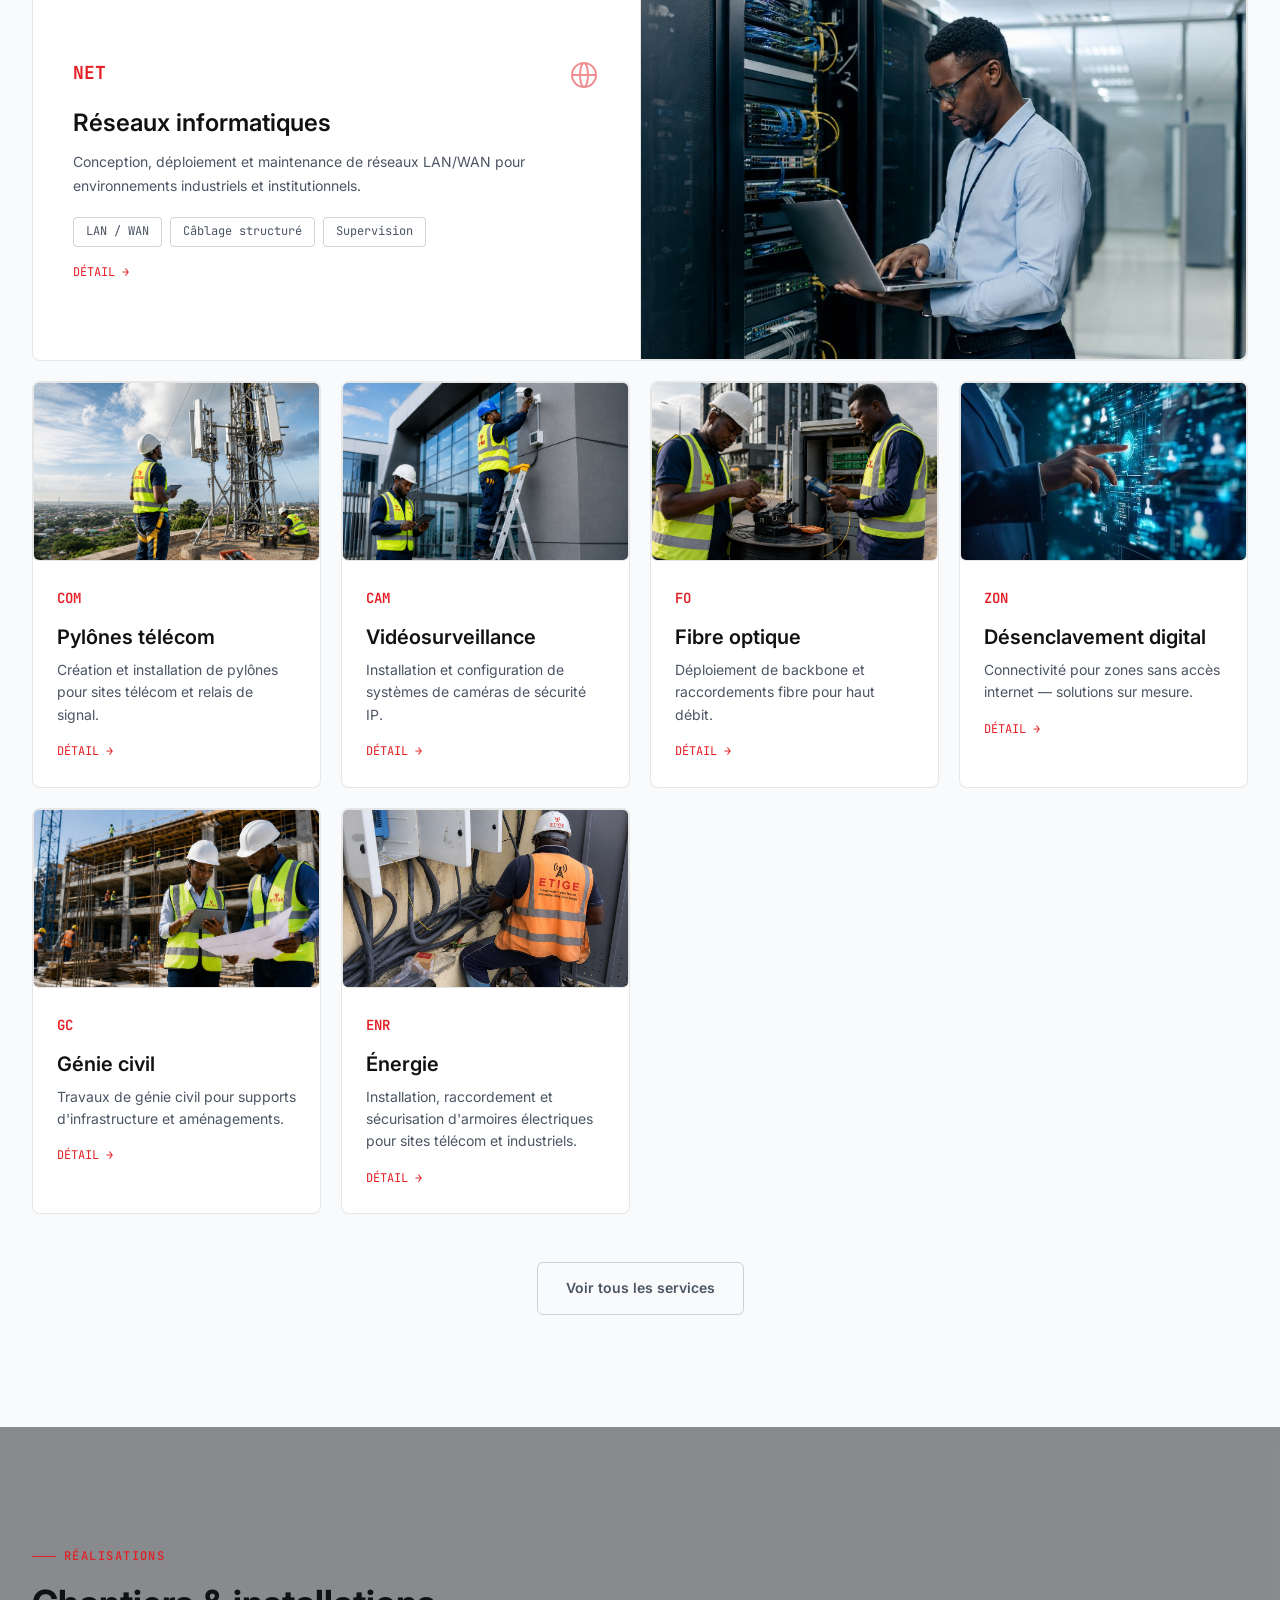
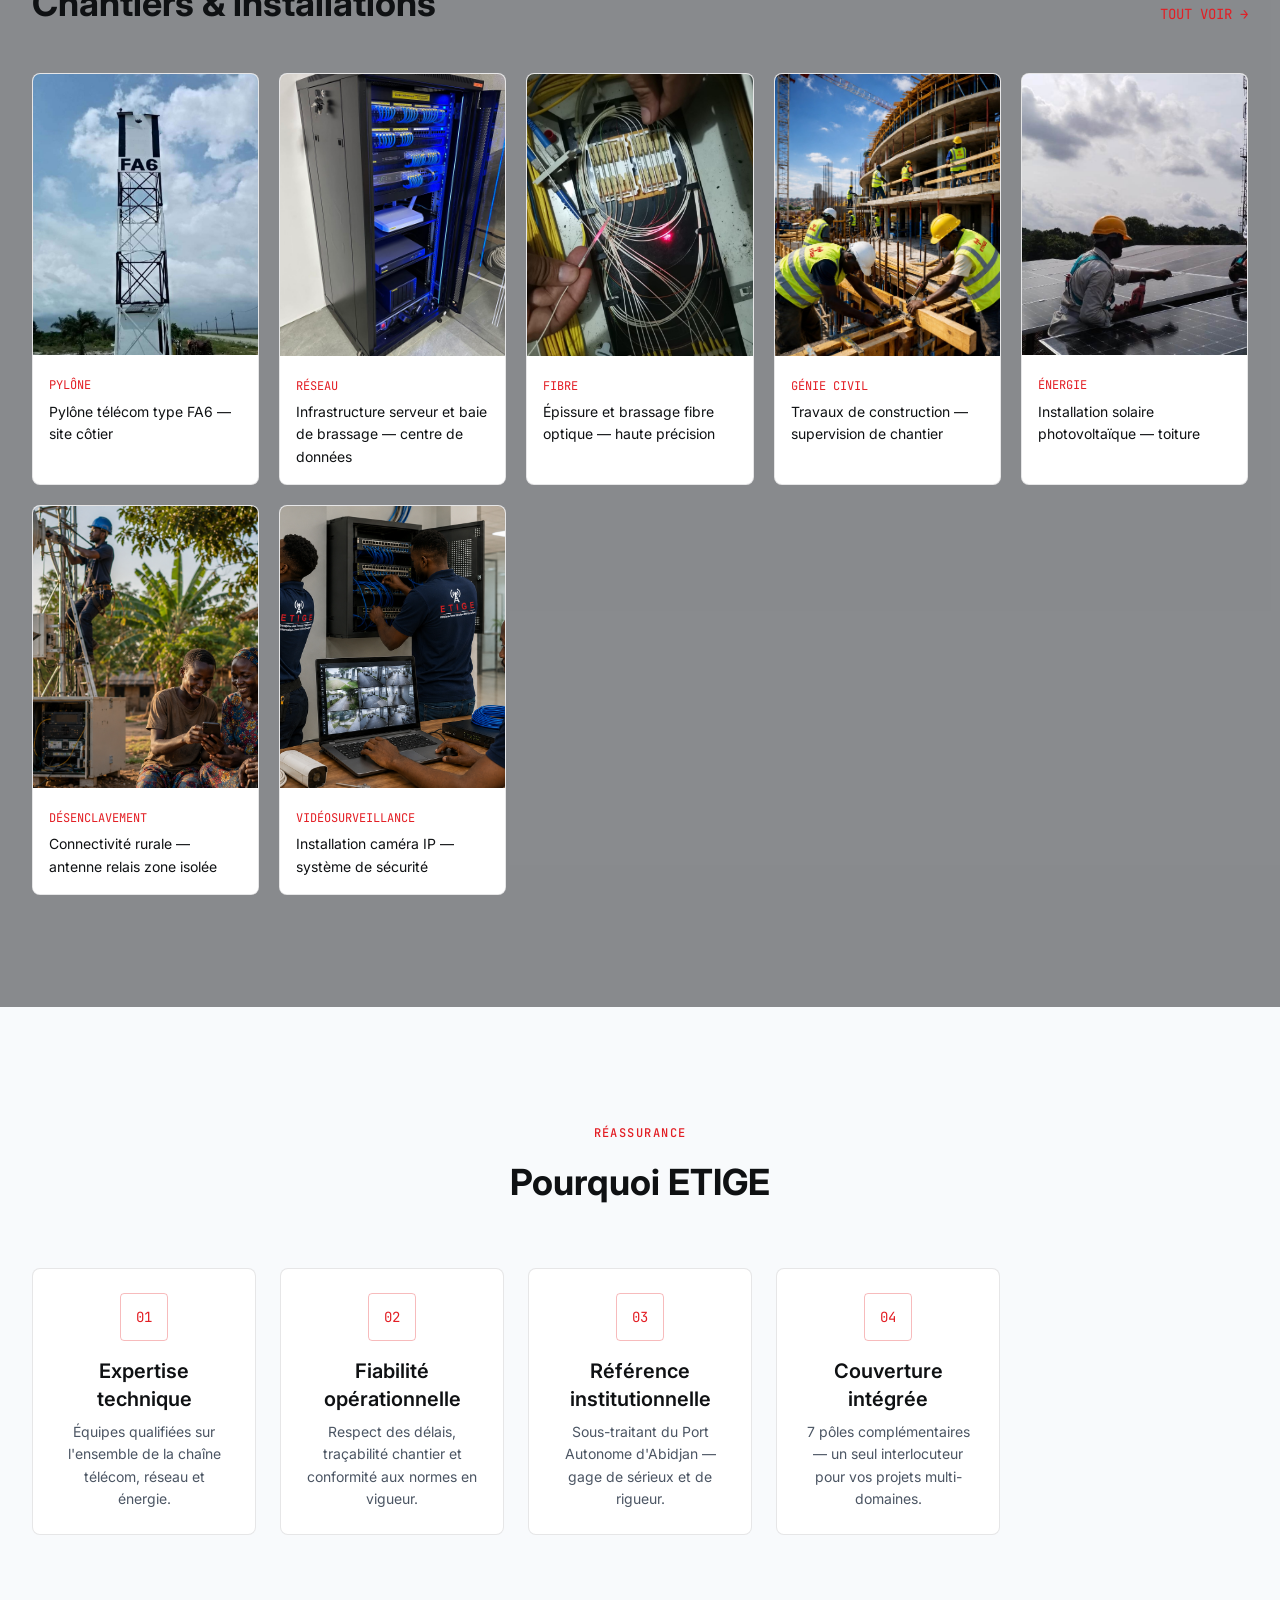
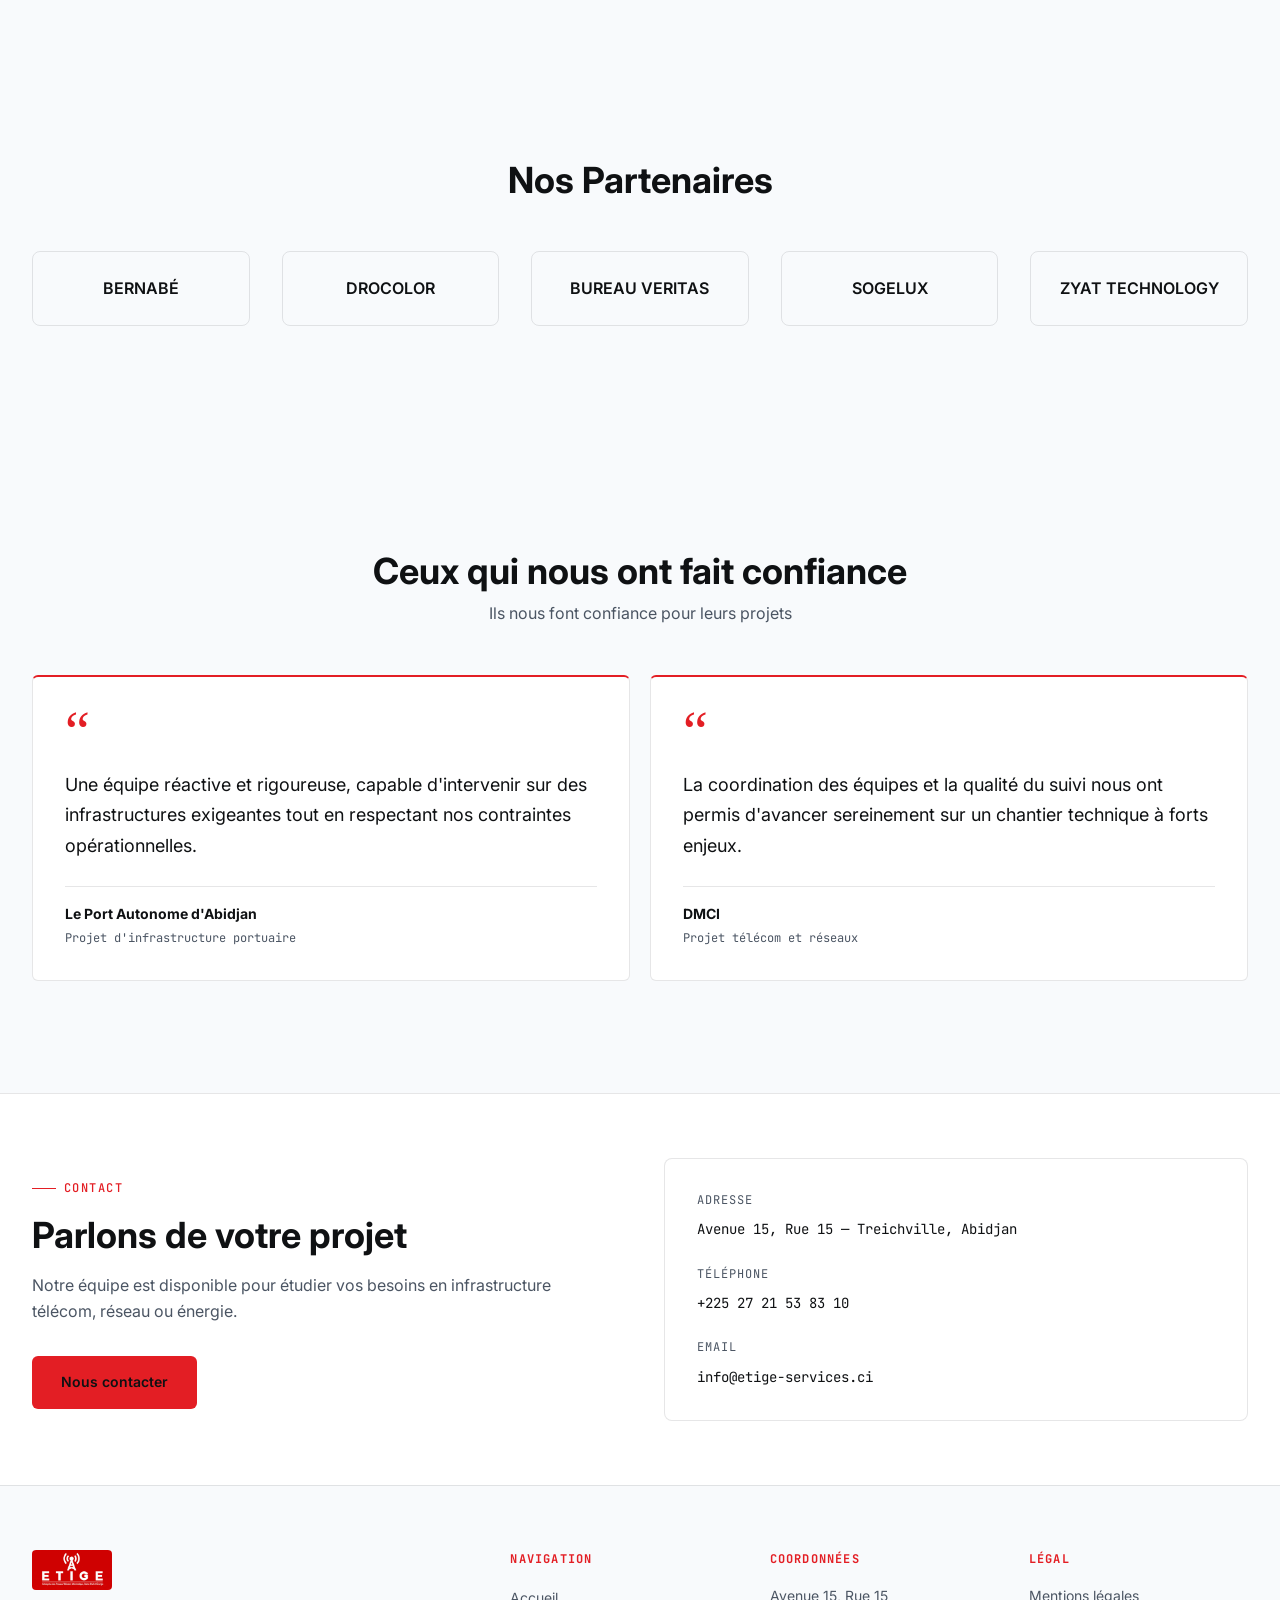
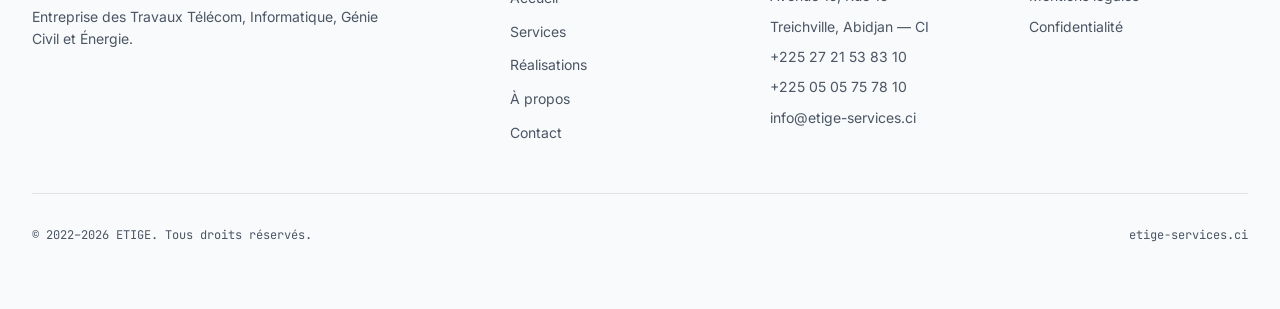
==== commit a4a97ee5: "Ajoute les armoires electriques au pole energie" ====
--- a/index.html
+++ b/index.html
@@ -268,14 +268,14 @@
           <article class="card card--glow reveal reveal--delay-2" aria-labelledby="pole-enr-title"
             style="overflow:hidden;">
             <div class="service-img" style="aspect-ratio:16/10;">
-              <img src="assets/images/service-enr-solaire.png" alt="Installation solaire et armoire électrique"
+              <img src="assets/images/armoires-electriques.png" alt="Technicien ETIGE intervenant sur des armoires électriques"
                 loading="lazy">
             </div>
             <div style="padding:1.5rem;">
               <span class="pole-card__code-sm">ENR</span>
               <h3 id="pole-enr-title" class="heading-4" style="margin-top:0.75rem;margin-bottom:0.5rem;">Énergie</h3>
-              <p style="font-size:var(--text-sm);color:var(--color-text-muted);">Solutions énergétiques : solaire,
-                armoires électriques, alimentation de site.</p>
+              <p style="font-size:var(--text-sm);color:var(--color-text-muted);">Installation, raccordement et
+                sécurisation d'armoires électriques pour sites télécom et industriels.</p>
               <a href="services.html#ENR" class="pole-card__detail-link" aria-label="Détail du pôle Énergie">DÉTAIL
                 →</a>
             </div>
--- a/css/main.css
+++ b/css/main.css
@@ -877,7 +877,7 @@
 
   .hero__diagram-canvas {
     aspect-ratio: 4/3;
-    min-height: 200px;
+    min-height: 320px;
   }
 
   .hero__chip--tl,
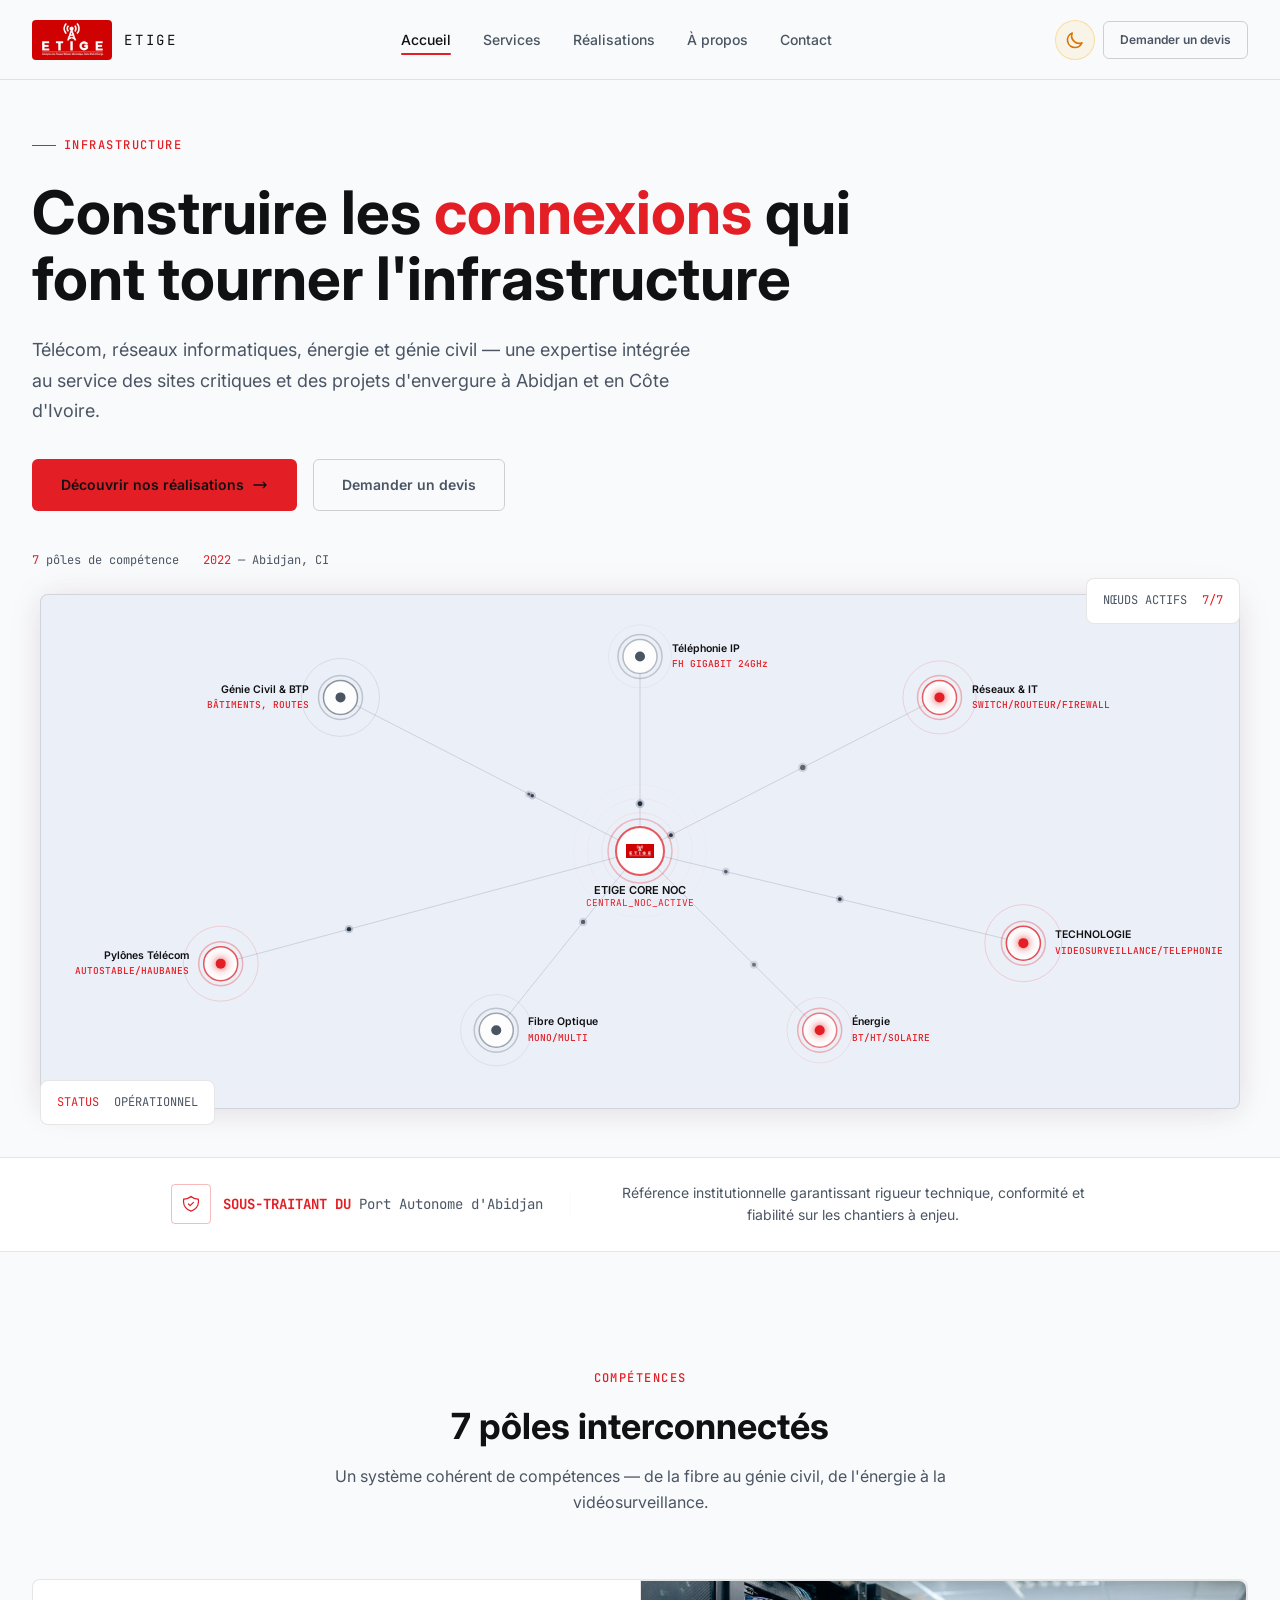
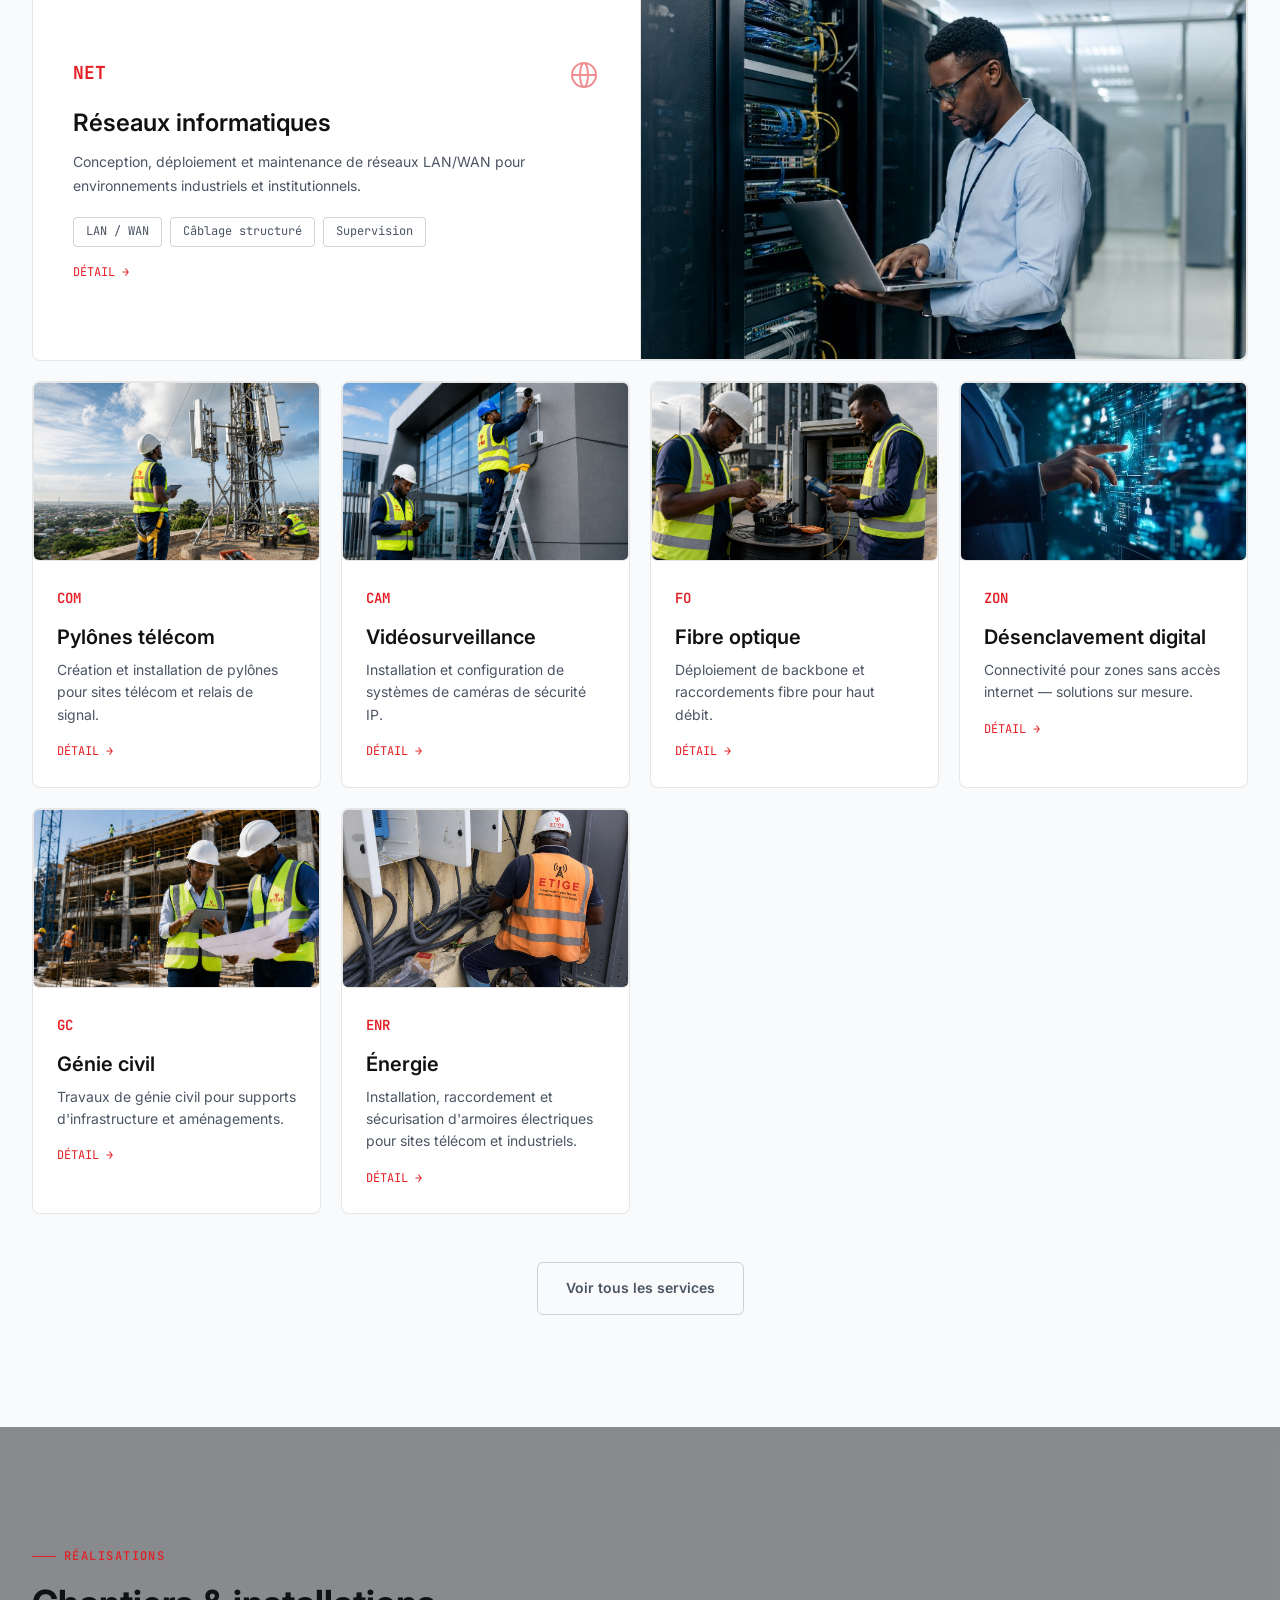
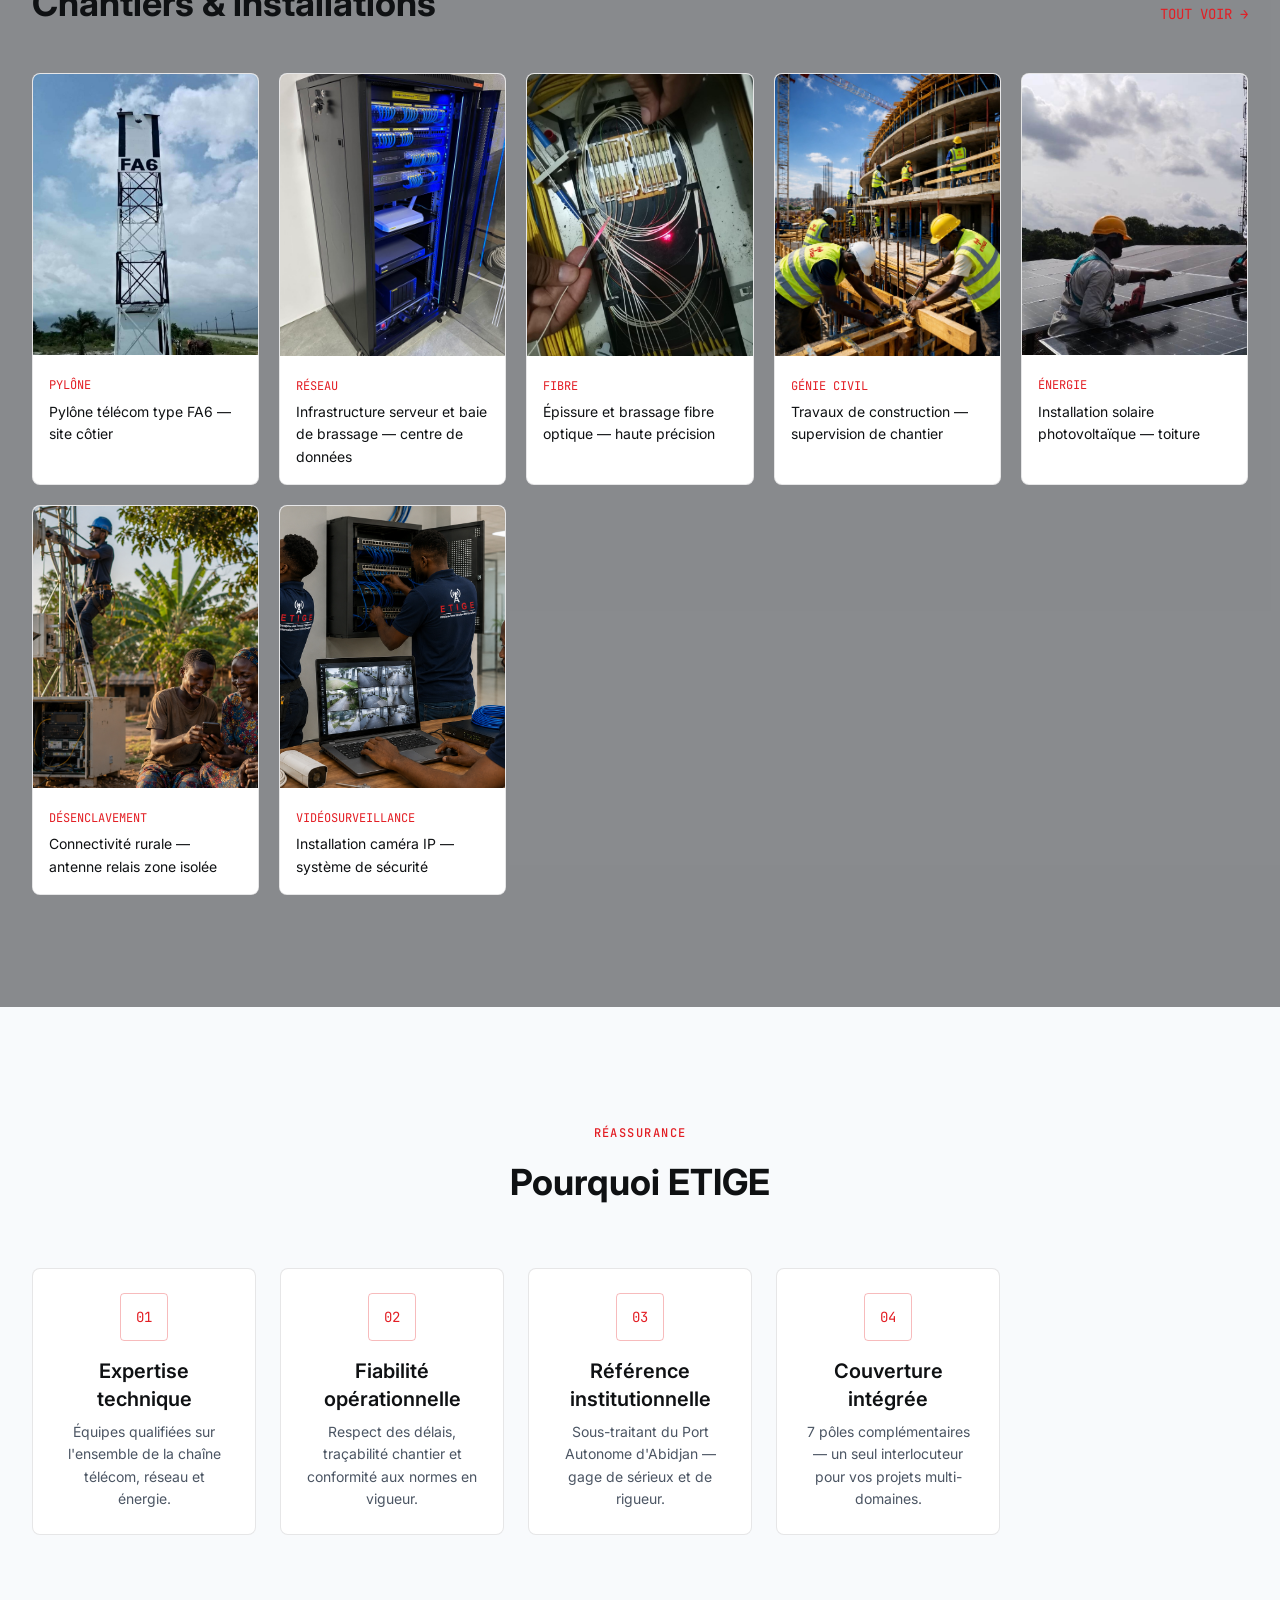
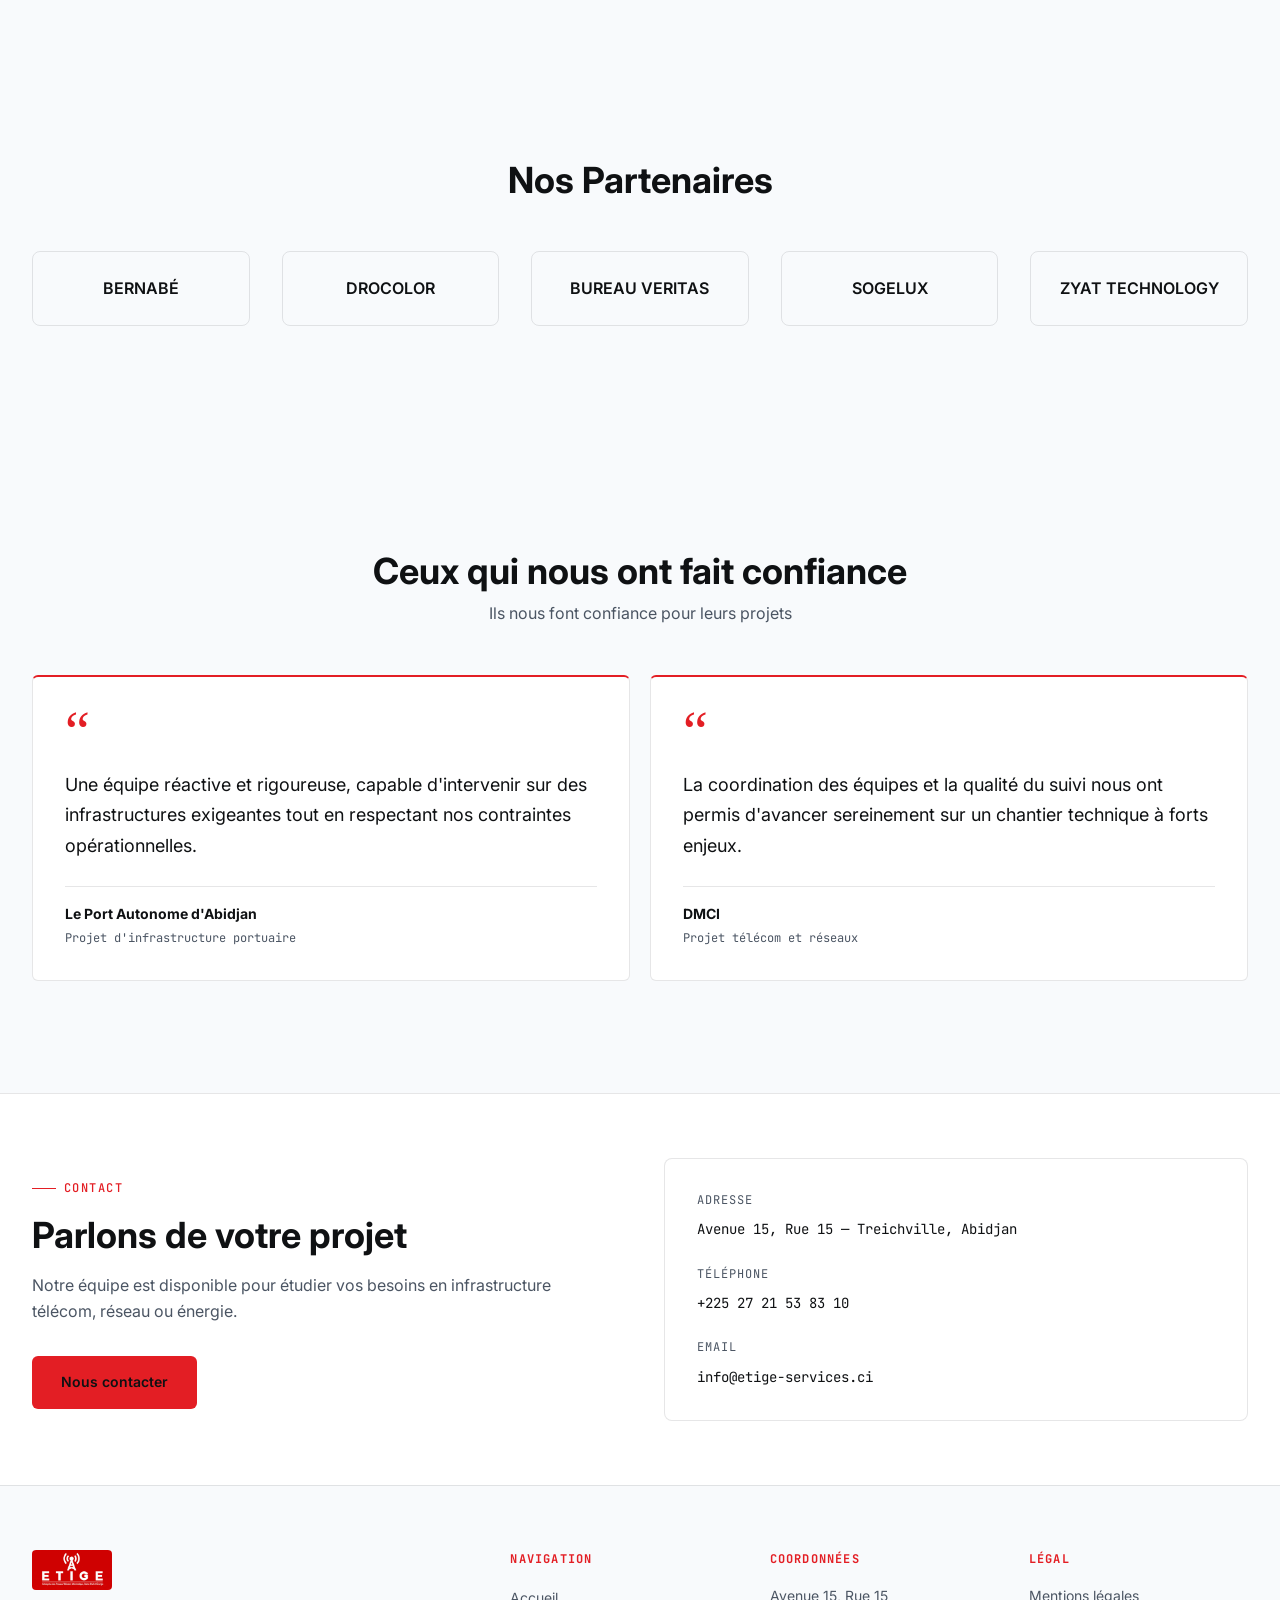
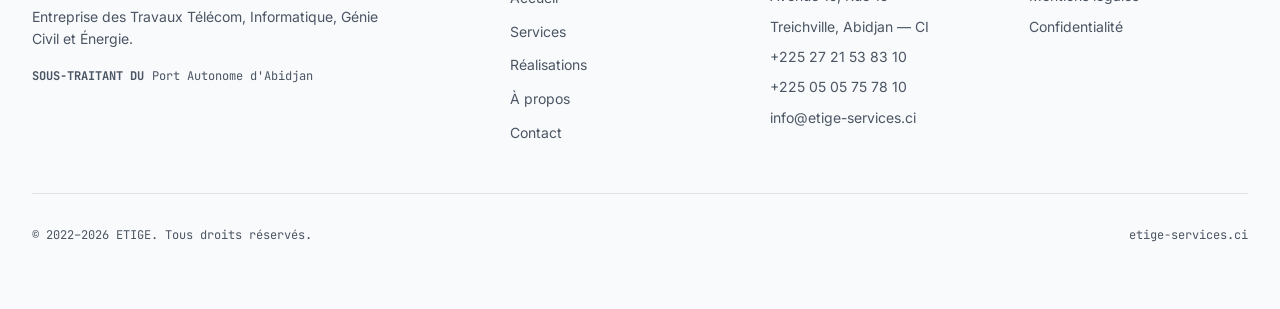
==== commit 3e726fda: "Affiche la reference du Port Autonome" ====
--- a/index.html
+++ b/index.html
@@ -112,8 +112,8 @@
               </svg>
             </div>
             <p style="font-family:var(--font-mono);font-size:var(--text-sm);">
-              <strong class="text-accent"></strong>
-              <span class="text-muted"></span>
+              <strong class="text-accent">SOUS-TRAITANT DU</strong>
+              <span class="text-muted"> Port Autonome d'Abidjan</span>
             </p>
           </div>
           <span class="credibility-band__sep" aria-hidden="true">|</span>
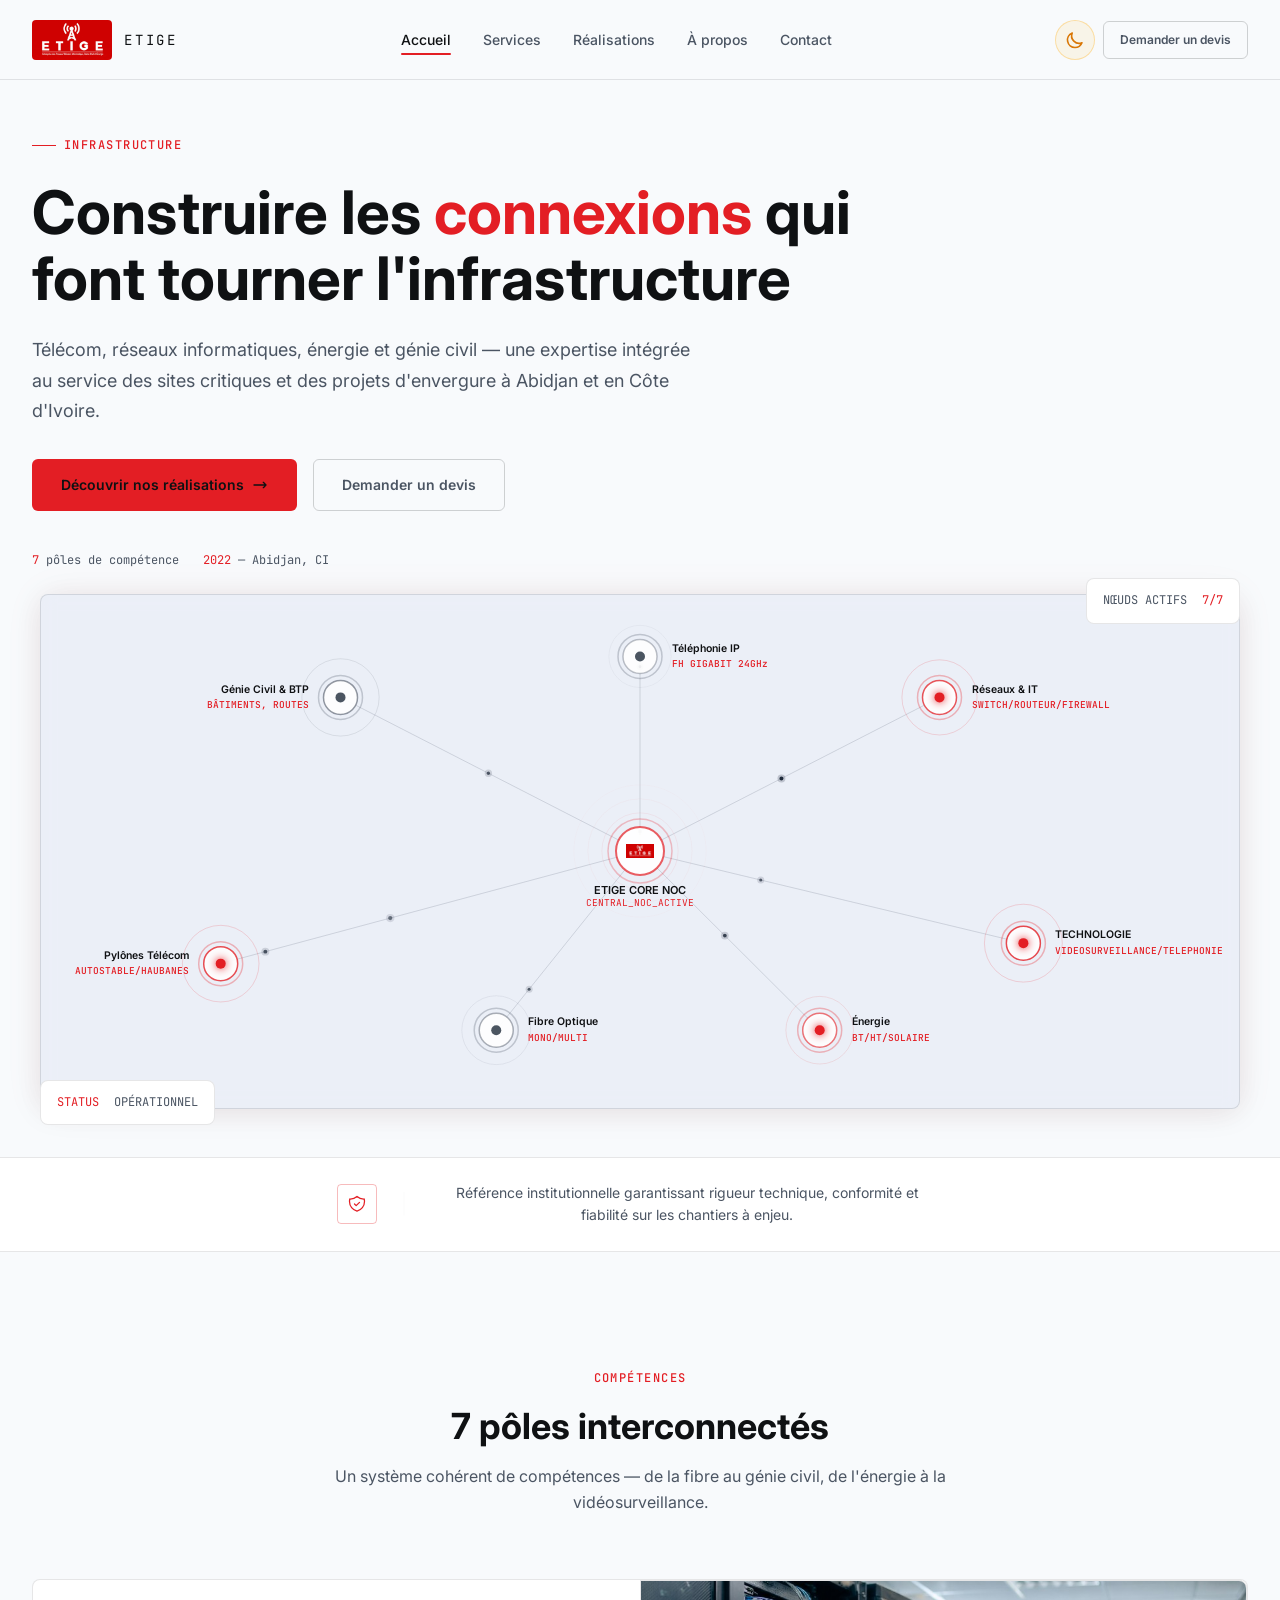
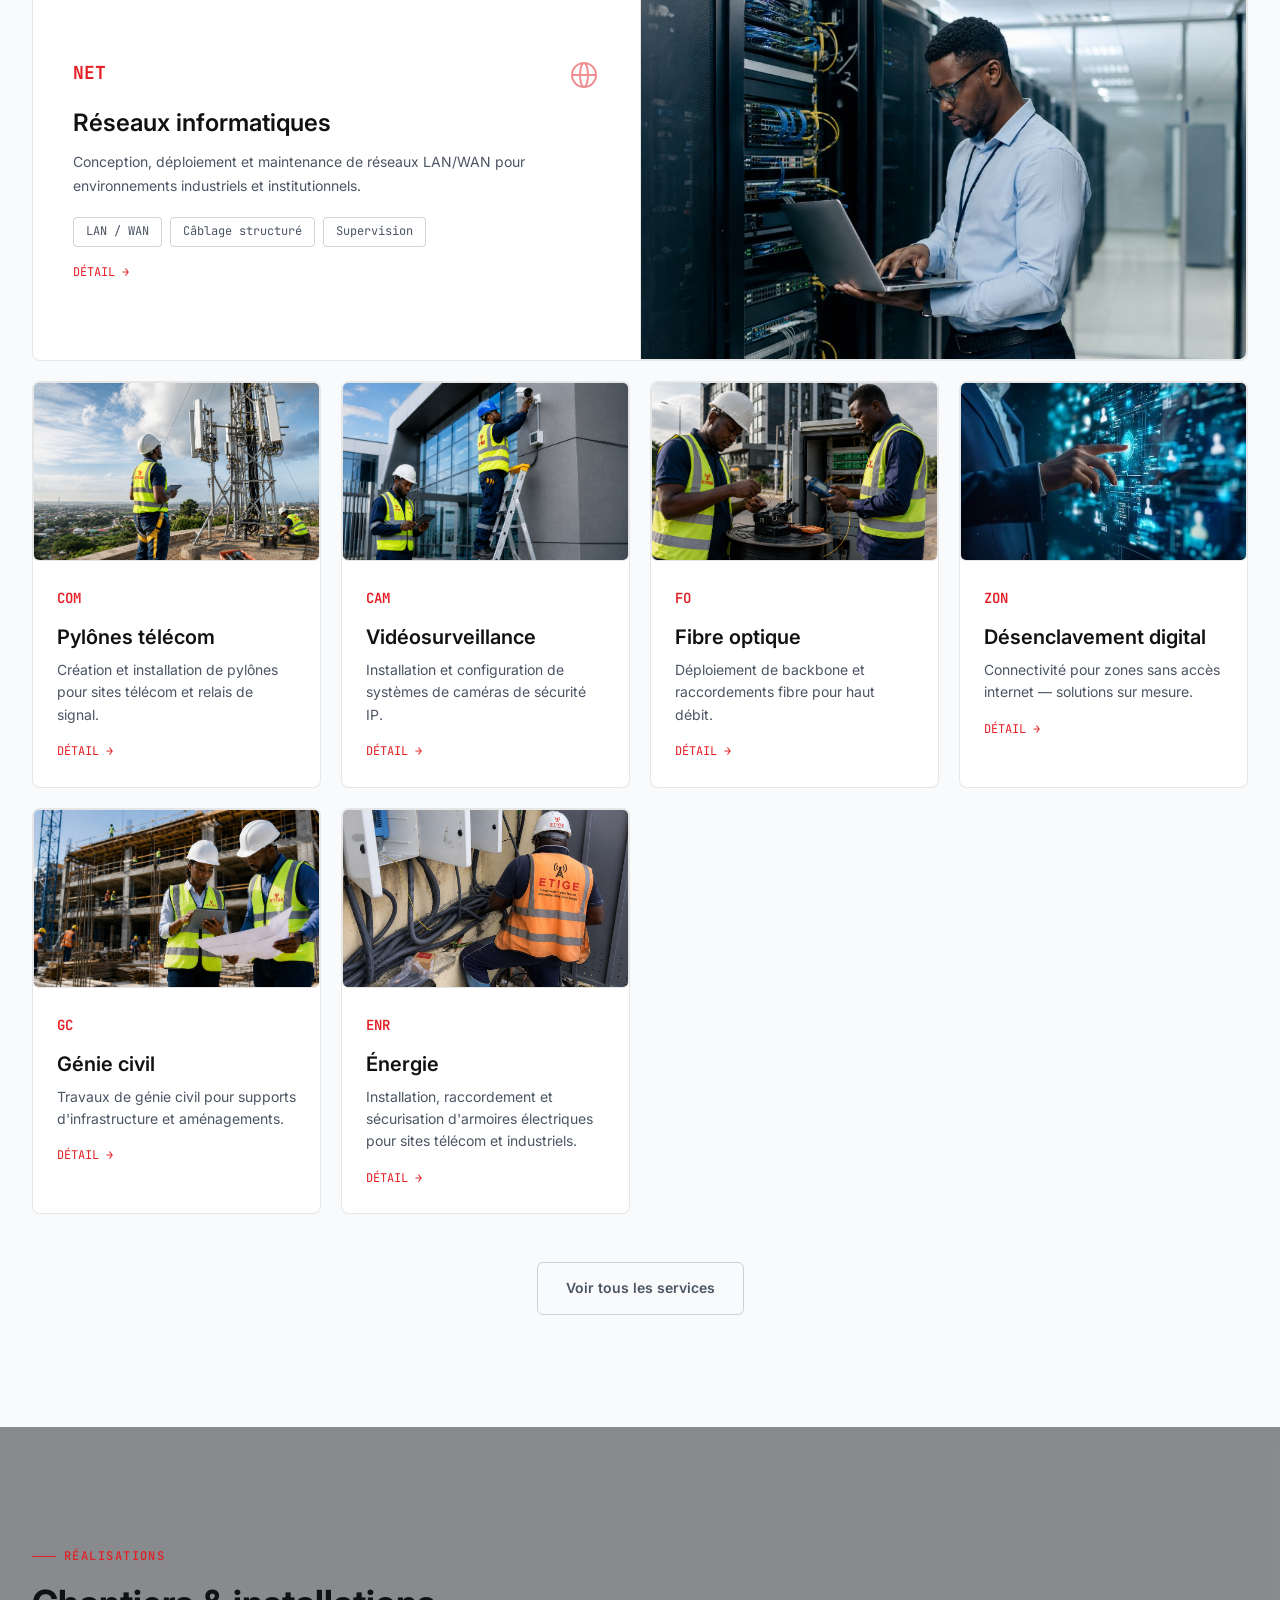
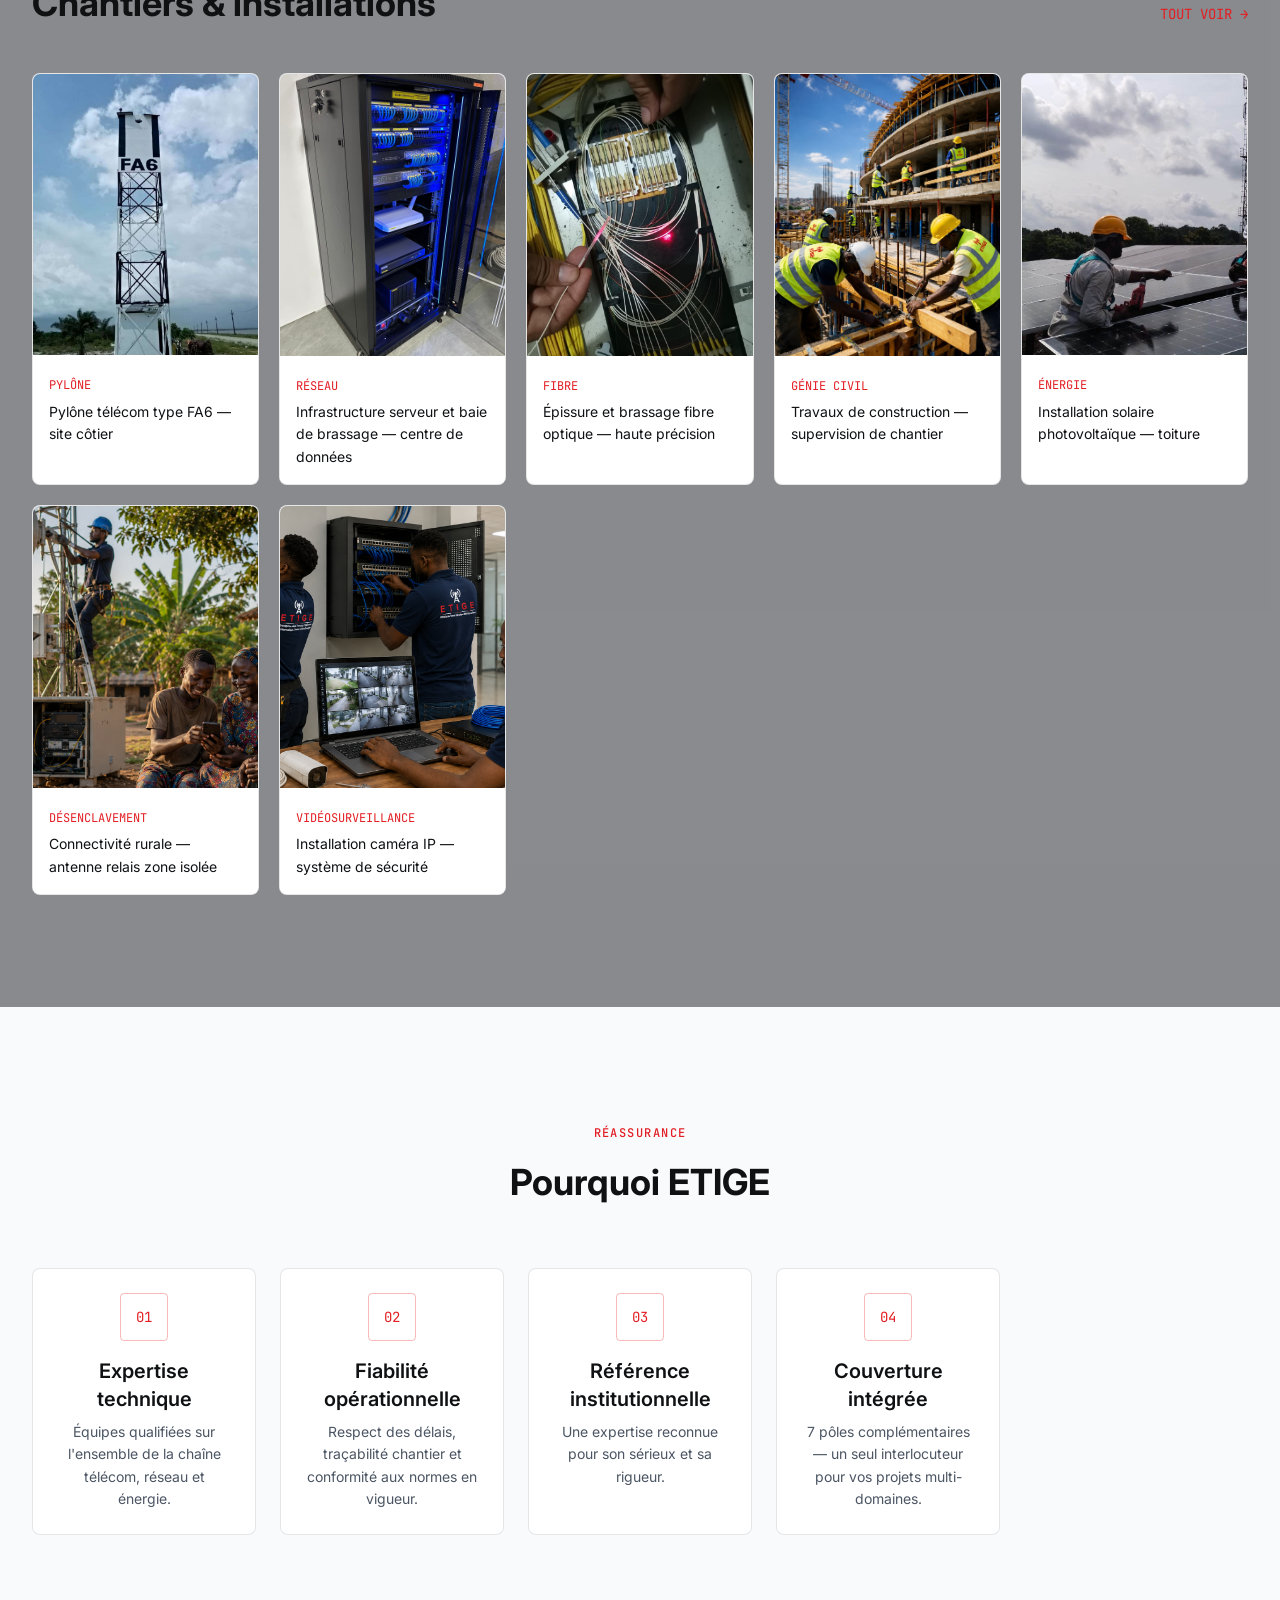
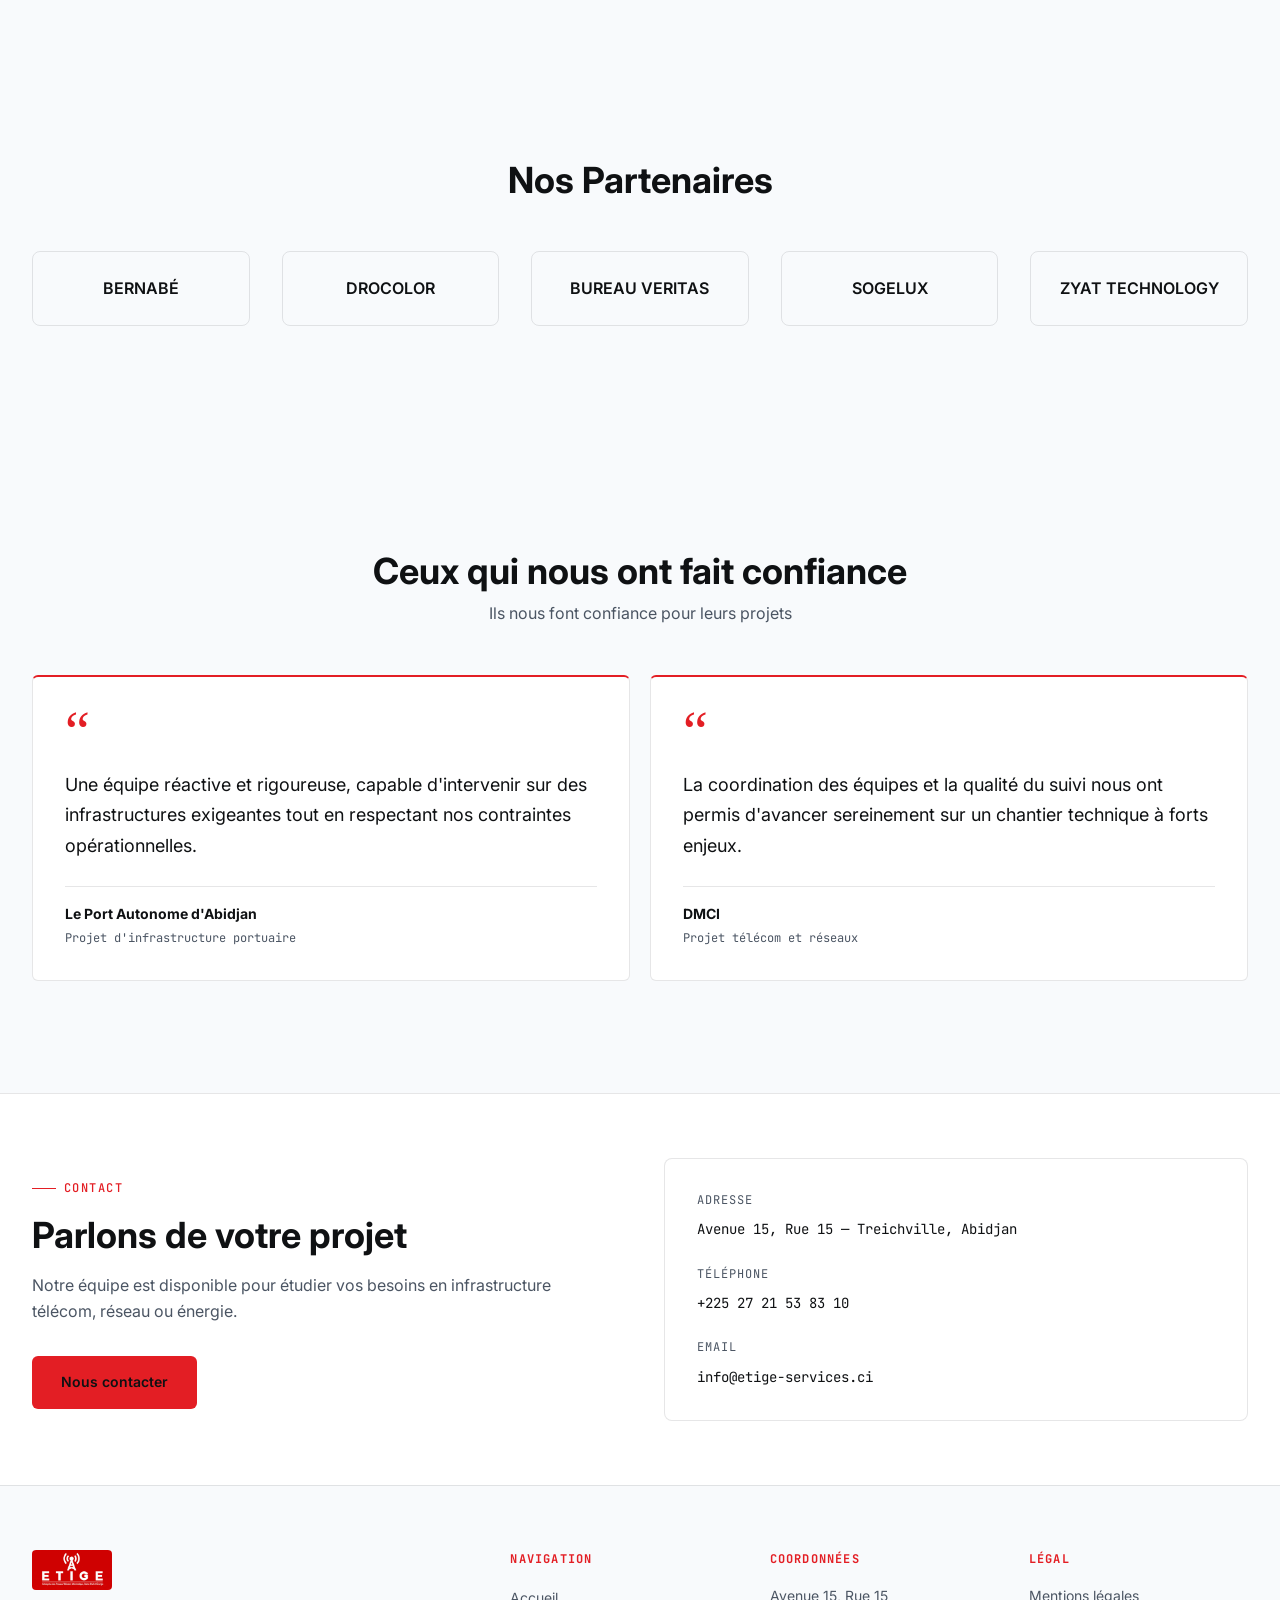
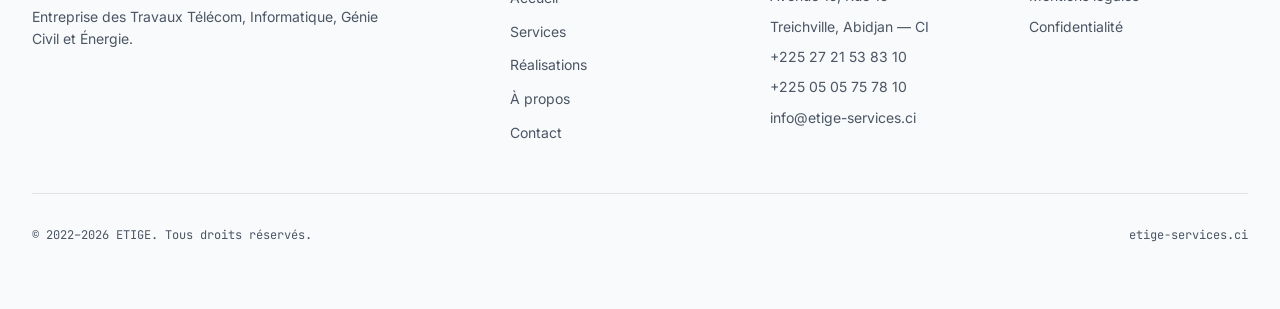
==== commit 14f48587: "Supprime la mention de sous-traitance" ====
--- a/index.html
+++ b/index.html
@@ -5,7 +5,7 @@
   <meta charset="UTF-8">
   <meta name="viewport" content="width=device-width, initial-scale=1.0">
   <meta name="description"
-    content="ETIGE — Entreprise des Travaux Télécom, Informatique, Génie Civil et Énergie. Infrastructure télécom, réseaux et énergie à Abidjan. Sous-traitant du Port Autonome d'Abidjan.">
+    content="ETIGE — Entreprise des Travaux Télécom, Informatique, Génie Civil et Énergie. Infrastructure télécom, réseaux et énergie à Abidjan.">
   <meta name="keywords"
     content="ETIGE, télécom, pylônes, fibre optique, réseaux, énergie, génie civil, Abidjan, Côte d'Ivoire">
   <meta name="author" content="ETIGE">
@@ -111,10 +111,6 @@
                   d="M9 12l2 2 4-4m5.618-4.016A11.955 11.955 0 0112 2.944a11.955 11.955 0 01-8.618 3.04A12.02 12.02 0 003 9c0 5.591 3.824 10.29 9 11.622 5.176-1.332 9-6.03 9-11.622 0-1.042-.133-2.052-.382-3.016z" />
               </svg>
             </div>
-            <p style="font-family:var(--font-mono);font-size:var(--text-sm);">
-              <strong class="text-accent">SOUS-TRAITANT DU</strong>
-              <span class="text-muted"> Port Autonome d'Abidjan</span>
-            </p>
           </div>
           <span class="credibility-band__sep" aria-hidden="true">|</span>
           <p style="font-size:var(--text-sm);color:var(--color-text-muted);max-width:32rem;">
@@ -439,8 +435,8 @@
               <span style="font-family:var(--font-mono);font-size:var(--text-sm);color:var(--color-accent);">03</span>
             </div>
             <h3 class="heading-4" style="margin-bottom:0.5rem;">Référence institutionnelle</h3>
-            <p style="font-size:var(--text-sm);color:var(--color-text-muted);">Sous-traitant du Port Autonome d'Abidjan
-              — gage de sérieux et de rigueur.</p>
+            <p style="font-size:var(--text-sm);color:var(--color-text-muted);">Une expertise reconnue pour son sérieux
+              et sa rigueur.</p>
           </div>
 
           <div class="card reveal reveal--delay-3" style="padding:1.5rem;text-align:center;">
